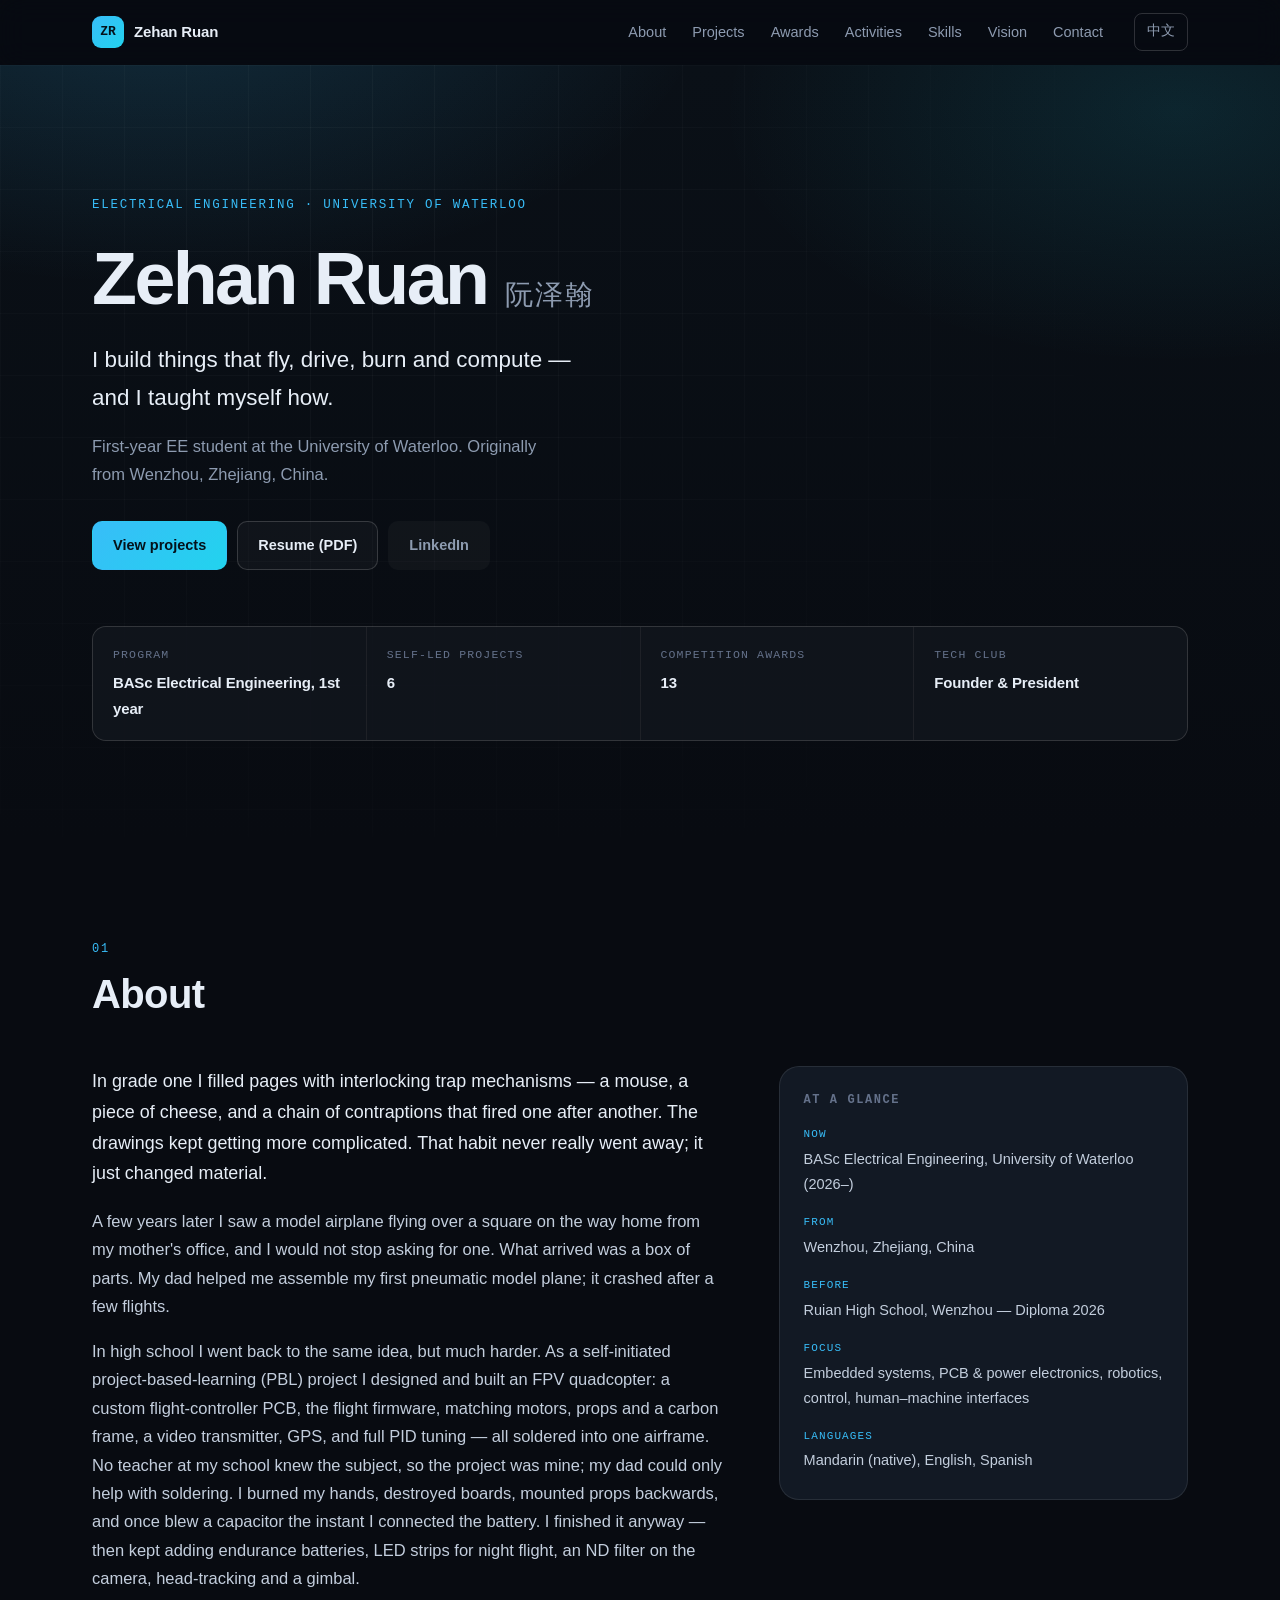
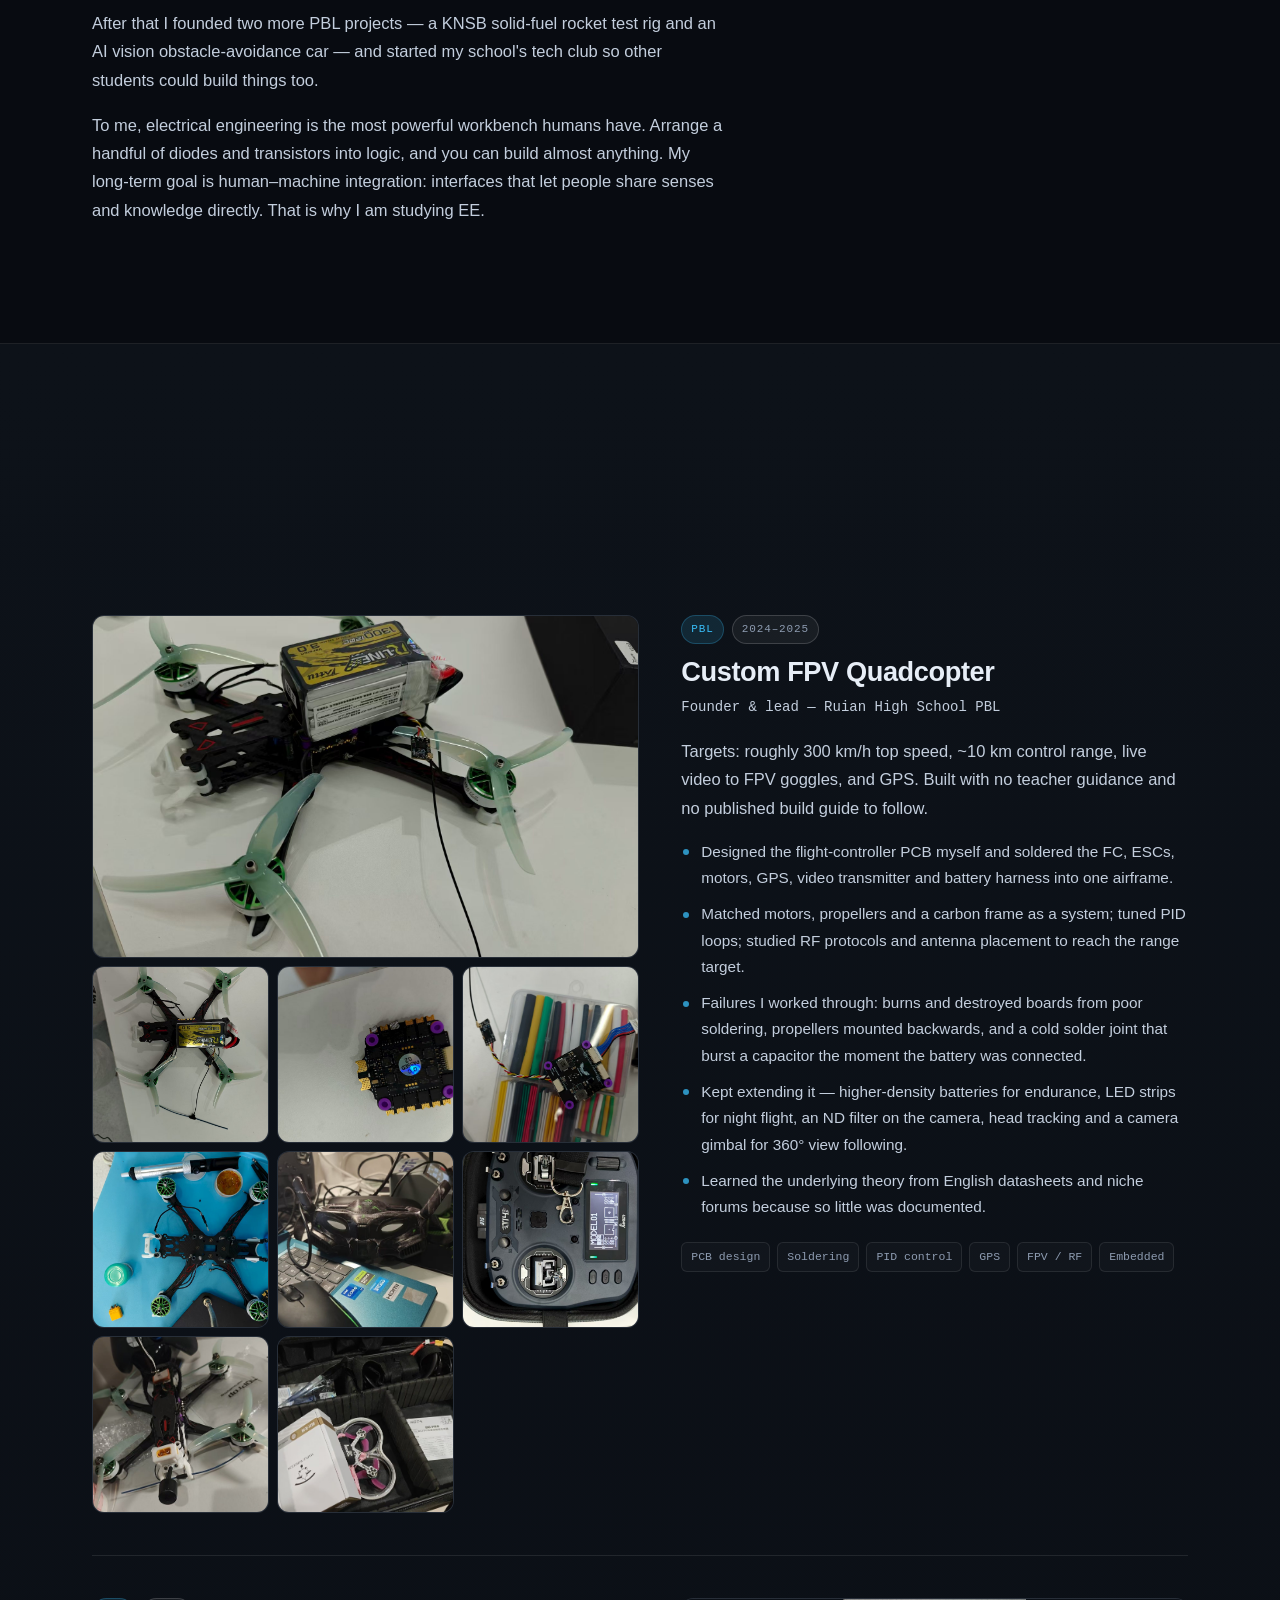
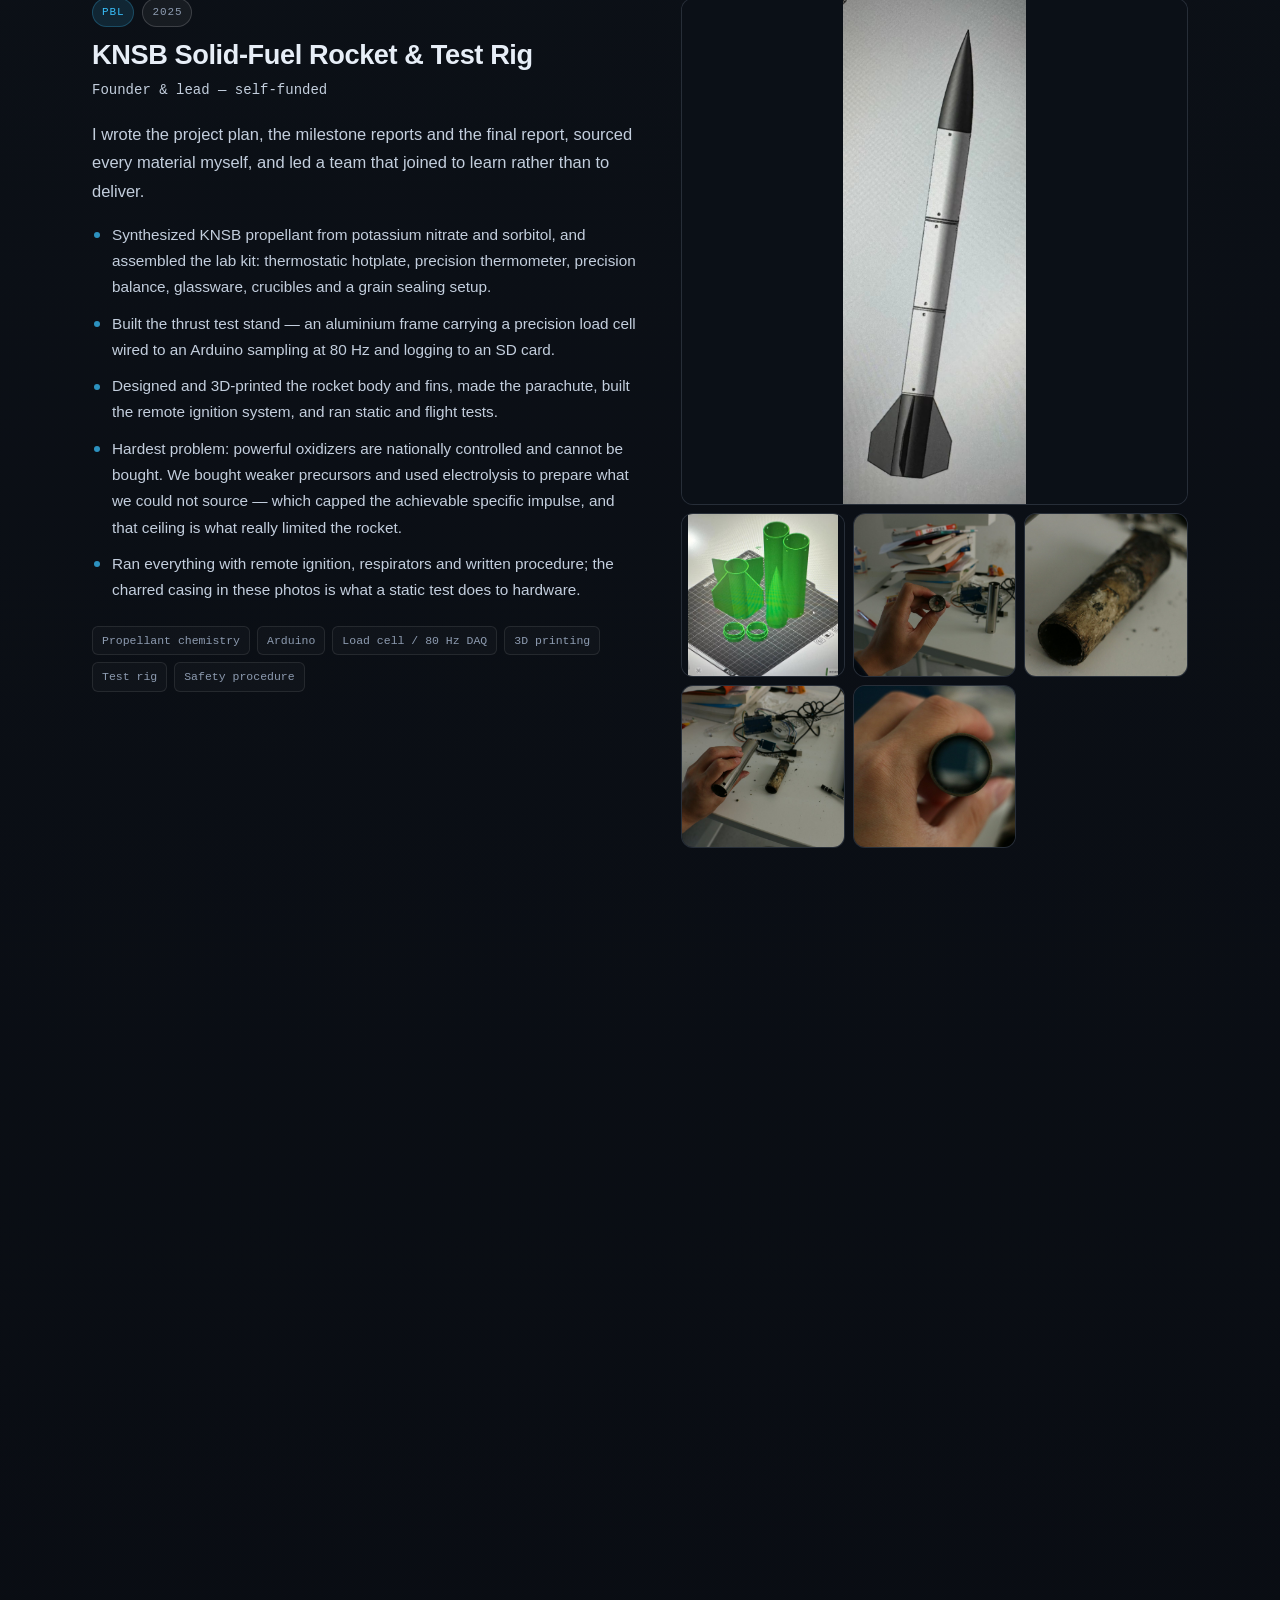
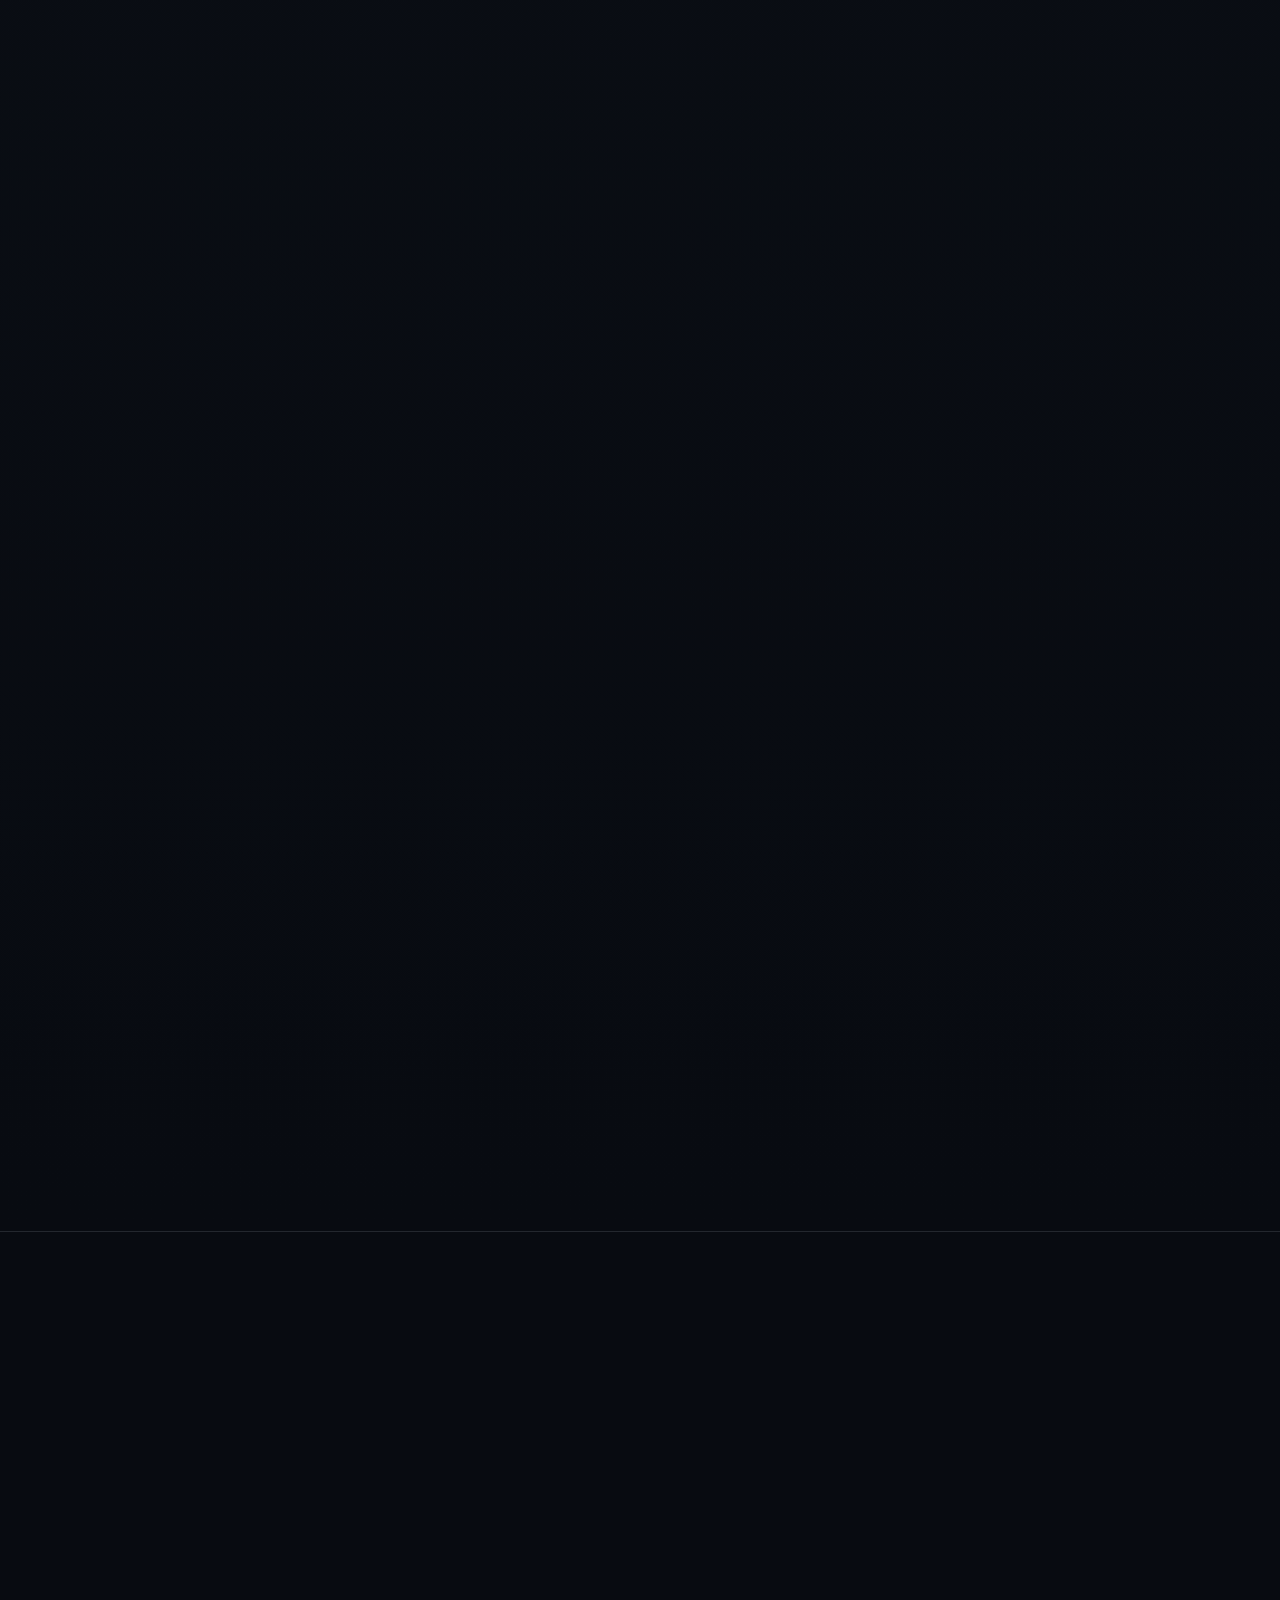
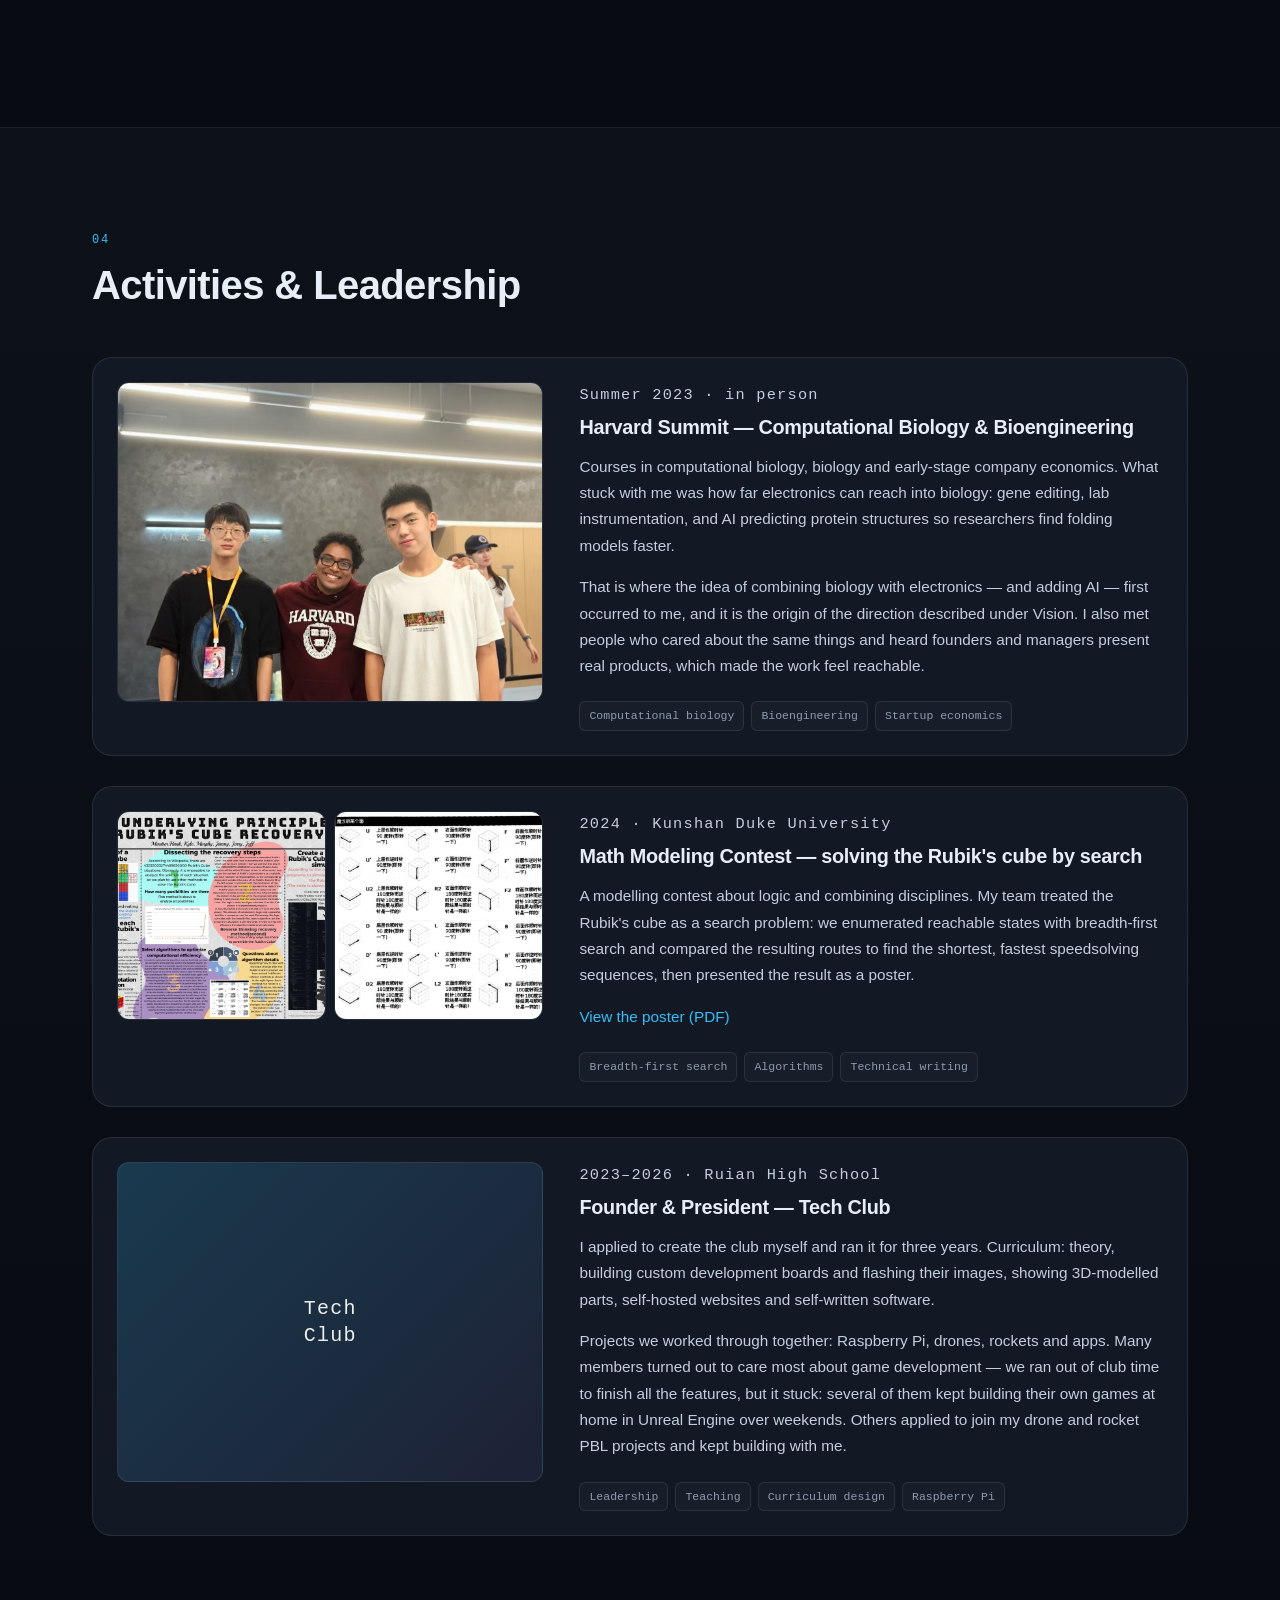
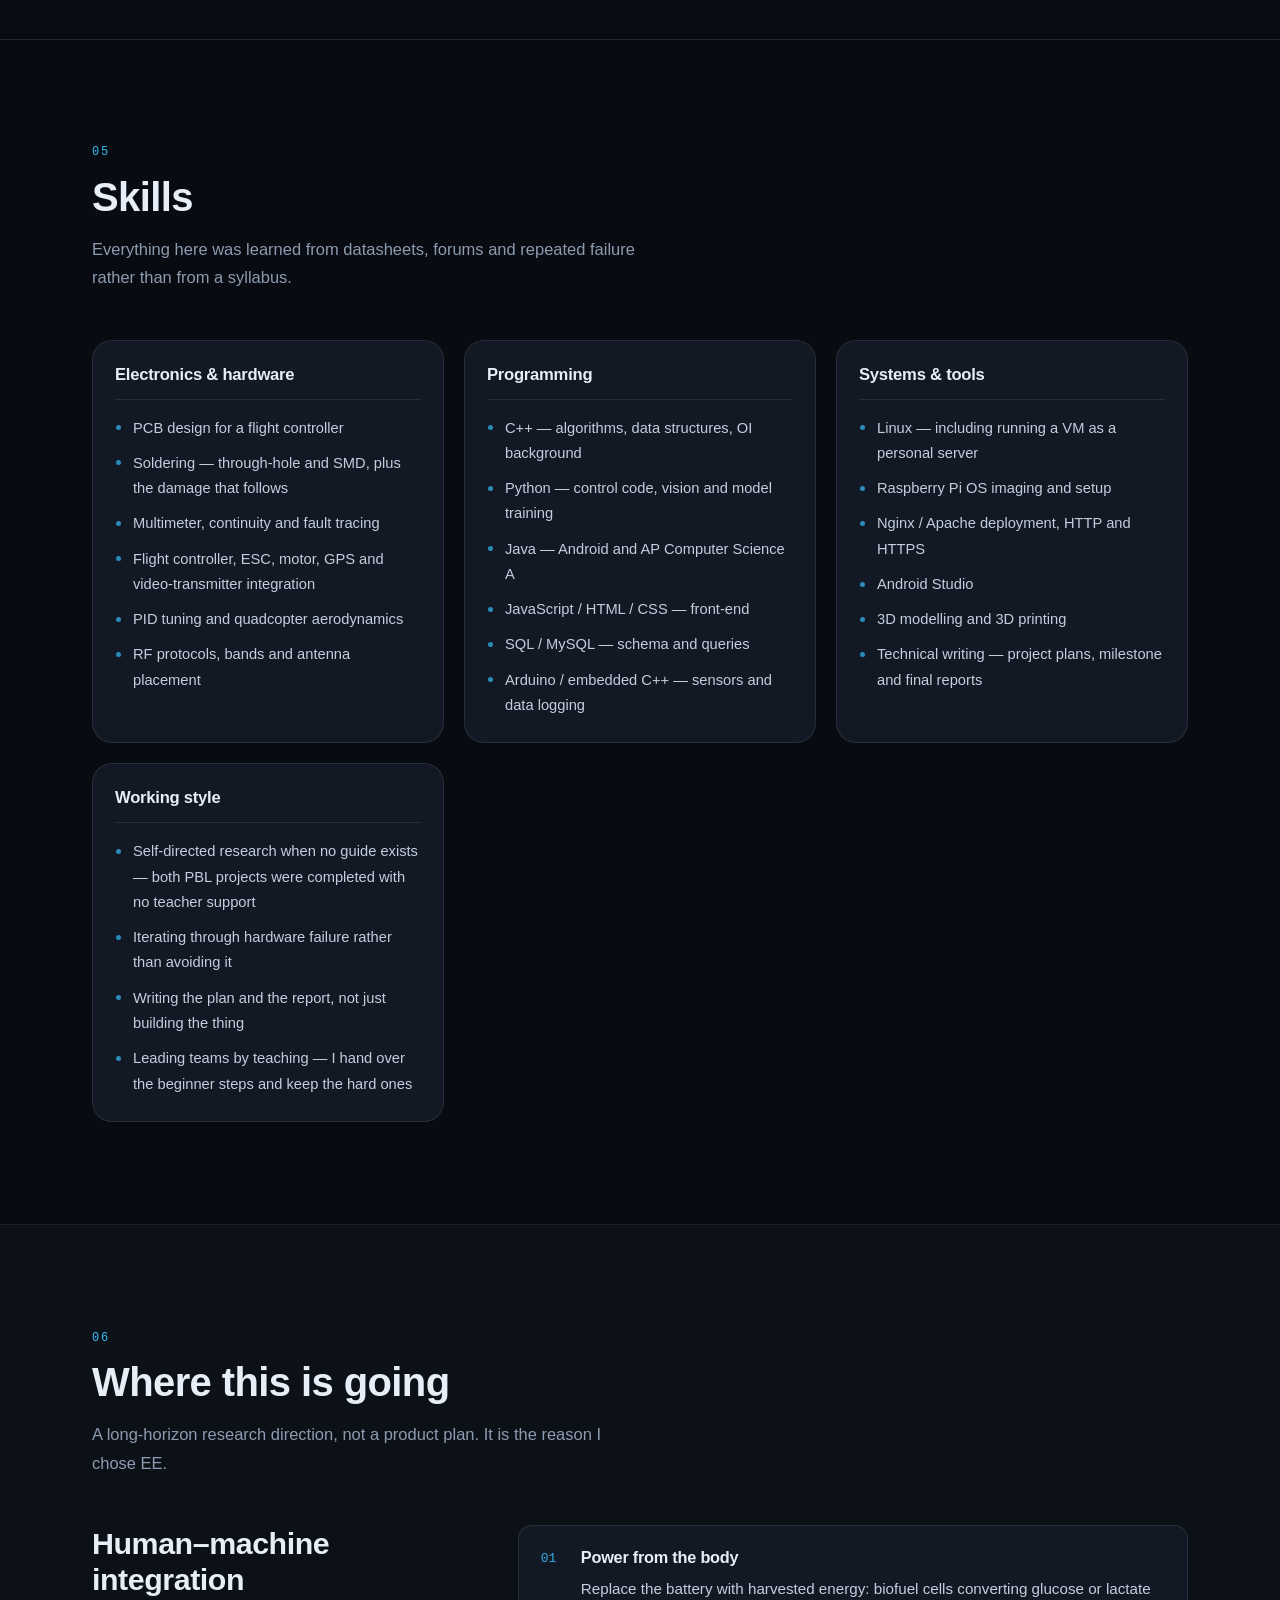
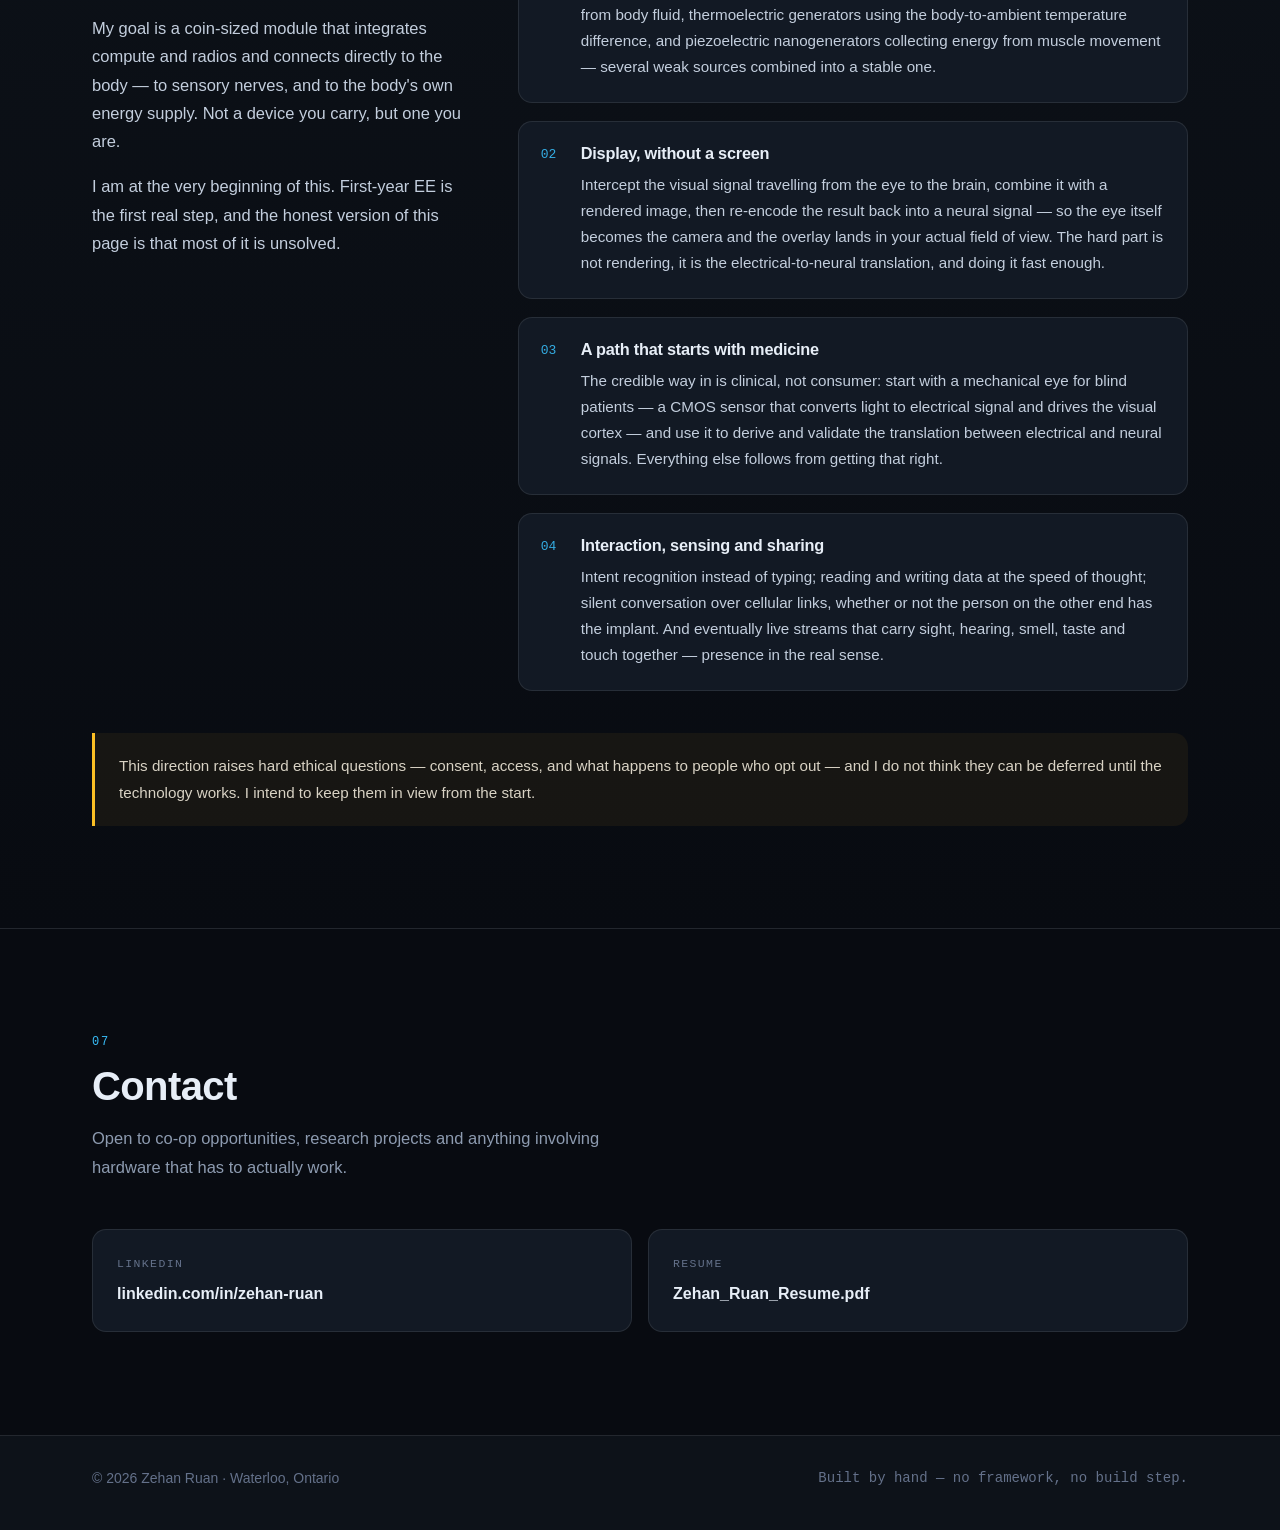
==== index.html @ 280d3af7 "Personal website: EE @ UWaterloo portfolio Hand-written static site (no framework, no build step): -" ====
<!DOCTYPE html>
<html lang="en" data-lang="en">
<head>
<meta charset="utf-8">
<meta name="viewport" content="width=device-width, initial-scale=1">
<title>Zehan Ruan — Electrical Engineering @ University of Waterloo</title>
<meta name="description" content="Zehan Ruan — first-year Electrical Engineering student at the University of Waterloo. Self-built FPV drones, solid-fuel rocket test rigs, AI vision robots and full-stack software.">
<meta name="author" content="Zehan Ruan">
<meta property="og:type" content="website">
<meta property="og:title" content="Zehan Ruan — Electrical Engineering @ University of Waterloo">
<meta property="og:description" content="Self-built FPV drones, solid-fuel rocket test rigs, AI vision robots and full-stack software.">
<meta property="og:url" content="https://zehank.github.io/">
<link rel="icon" href="assets/img/favicon.svg" type="image/svg+xml">
<link rel="stylesheet" href="assets/css/style.css">
</head>
<body>

<a class="skip-link" href="#main">
  <span class="lang-en">Skip to content</span><span class="lang-zh">跳到正文</span>
</a>

<header class="site-header" id="siteHeader">
  <div class="wrap header-inner">
    <a class="brand" href="#hero">
      <span class="brand-mark">ZR</span>
      <span class="brand-text">Zehan&nbsp;Ruan</span>
    </a>

    <nav class="nav" id="nav">
      <a href="#about"><span class="lang-en">About</span><span class="lang-zh">关于</span></a>
      <a href="#projects"><span class="lang-en">Projects</span><span class="lang-zh">项目</span></a>
      <a href="#awards"><span class="lang-en">Awards</span><span class="lang-zh">奖项</span></a>
      <a href="#activities"><span class="lang-en">Activities</span><span class="lang-zh">活动</span></a>
      <a href="#skills"><span class="lang-en">Skills</span><span class="lang-zh">技能</span></a>
      <a href="#vision"><span class="lang-en">Vision</span><span class="lang-zh">愿景</span></a>
      <a href="#contact"><span class="lang-en">Contact</span><span class="lang-zh">联系</span></a>
    </nav>

    <div class="header-actions">
      <button class="lang-toggle" id="langToggle" type="button" aria-label="Switch language">
        <span class="lt-en">中文</span><span class="lt-zh">EN</span>
      </button>
      <button class="menu-toggle" id="menuToggle" type="button" aria-label="Menu" aria-expanded="false">
        <span></span><span></span><span></span>
      </button>
    </div>
  </div>
</header>

<main id="main">

<!-- ============ HERO ============ -->
<section class="hero" id="hero">
  <div class="hero-bg" aria-hidden="true"></div>
  <div class="wrap hero-inner">
    <p class="eyebrow">
      <span class="lang-en">Electrical Engineering · University of Waterloo</span>
      <span class="lang-zh">滑铁卢大学 · 电气工程</span>
    </p>

    <h1 class="hero-name">Zehan Ruan<span class="hero-name-cn">阮泽翰</span></h1>

    <p class="hero-tagline">
      <span class="lang-en">I build things that fly, drive, burn and compute — and I taught myself how.</span>
      <span class="lang-zh">我做会飞、会跑、会烧、会算的东西 —— 而且都是自学的。</span>
    </p>

    <p class="hero-sub">
      <span class="lang-en">First-year EE student at the University of Waterloo. Originally from Wenzhou, Zhejiang, China.</span>
      <span class="lang-zh">滑铁卢大学电气工程大一学生，来自中国浙江温州。</span>
    </p>

    <div class="hero-cta">
      <a class="btn btn-primary" href="#projects">
        <span class="lang-en">View projects</span><span class="lang-zh">查看项目</span>
      </a>
      <a class="btn" href="assets/files/Zehan_Ruan_Resume.pdf" target="_blank" rel="noopener">
        <span class="lang-en">Resume (PDF)</span><span class="lang-zh">简历 (PDF)</span>
      </a>
      <a class="btn btn-ghost" href="https://www.linkedin.com/in/zehan-ruan" target="_blank" rel="noopener">LinkedIn</a>
    </div>

    <dl class="hero-stats">
      <div>
        <dt class="lang-en">Program</dt><dt class="lang-zh">专业</dt>
        <dd class="lang-en">BASc Electrical Engineering, 1st year</dd>
        <dd class="lang-zh">电气工程 大一</dd>
      </div>
      <div>
        <dt class="lang-en">Self-led projects</dt><dt class="lang-zh">自主项目</dt>
        <dd>6</dd>
      </div>
      <div>
        <dt class="lang-en">Competition awards</dt><dt class="lang-zh">竞赛奖项</dt>
        <dd>13</dd>
      </div>
      <div>
        <dt class="lang-en">Tech club</dt><dt class="lang-zh">科技社团</dt>
        <dd class="lang-en">Founder &amp; President</dd>
        <dd class="lang-zh">创办人 &amp; 社长</dd>
      </div>
    </dl>
  </div>
</section>

<!-- ============ ABOUT ============ -->
<section class="section" id="about">
  <div class="wrap">
    <header class="section-head">
      <p class="section-kicker">01</p>
      <h2><span class="lang-en">About</span><span class="lang-zh">关于我</span></h2>
    </header>

    <div class="about-grid">
      <div class="about-text">
        <div class="lang-en">
          <p class="lead">In grade one I filled pages with interlocking trap mechanisms — a mouse, a piece of cheese, and a chain of contraptions that fired one after another. The drawings kept getting more complicated. That habit never really went away; it just changed material.</p>
          <p>A few years later I saw a model airplane flying over a square on the way home from my mother's office, and I would not stop asking for one. What arrived was a box of parts. My dad helped me assemble my first pneumatic model plane; it crashed after a few flights.</p>
          <p>In high school I went back to the same idea, but much harder. As a self-initiated project-based-learning (PBL) project I designed and built an FPV quadcopter: a custom flight-controller PCB, the flight firmware, matching motors, props and a carbon frame, a video transmitter, GPS, and full PID tuning — all soldered into one airframe. No teacher at my school knew the subject, so the project was mine; my dad could only help with soldering. I burned my hands, destroyed boards, mounted props backwards, and once blew a capacitor the instant I connected the battery. I finished it anyway — then kept adding endurance batteries, LED strips for night flight, an ND filter on the camera, head-tracking and a gimbal.</p>
          <p>After that I founded two more PBL projects — a KNSB solid-fuel rocket test rig and an AI vision obstacle-avoidance car — and started my school's tech club so other students could build things too.</p>
          <p>To me, electrical engineering is the most powerful workbench humans have. Arrange a handful of diodes and transistors into logic, and you can build almost anything. My long-term goal is human&ndash;machine integration: interfaces that let people share senses and knowledge directly. That is why I am studying EE.</p>
        </div>
        <div class="lang-zh">
          <p class="lead">小学一年级，我在纸上画满了一整套联动陷阱：一只老鼠、一块奶酪，和一环扣一环的机关。越画越复杂。这个习惯其实一直没消失，只是换了材料。</p>
          <p>后来有一次和妈妈下班的路上，我看到广场上有架航模在飞，就吵着要买。到手的却只是一盒零件。爸爸帮我装好了人生第一台气动航模——飞了几次就摔坏了。</p>
          <p>高中我又回到了同一件事上，但难度完全不同。作为我自己开设的项目化学习（PBL）项目，我设计并制作了一台 FPV 穿越机：自己设计的飞控 PCB、飞控代码、电机/桨叶/碳纤维机身的合理选配、图传系统、GPS，以及完整的 PID 调试，最后全部焊进同一台机身。学校里没有老师懂这个方向，所以项目完全是我自己的，爸爸能帮的只有焊接。我烫伤过手，烧坏过不少电路板，把桨叶装反过，还有一次因为虚焊，接上电池的瞬间电容就爆了。但最后我把它做成了——之后又不断加装：更高密度的电池、夜间飞行的 LED 灯带、图传上的 ND 滤镜、头追装置和云台。</p>
          <p>再之后我又开了两个 PBL 项目——KNSB 固体燃料火箭测试台，和一台 AI 视觉避障小车——并创办了学校的科技社团，让其他同学也能动手做东西。</p>
          <p>在我看来，电子工程是人类最强大的工作台。把一把二极管和晶体管排成逻辑，你几乎能做任何东西。我的长期目标是"人机结合"：让人可以直接共享感官与知识。这也是我选择电气工程的原因。</p>
        </div>
      </div>

      <aside class="about-card">
        <h3><span class="lang-en">At a glance</span><span class="lang-zh">概览</span></h3>
        <ul class="fact-list">
          <li>
            <span class="fact-key"><span class="lang-en">Now</span><span class="lang-zh">现在</span></span>
            <span class="fact-val"><span class="lang-en">BASc Electrical Engineering, University of Waterloo (2026&ndash;)</span><span class="lang-zh">滑铁卢大学 电气工程 本科（2026 年起）</span></span>
          </li>
          <li>
            <span class="fact-key"><span class="lang-en">From</span><span class="lang-zh">来自</span></span>
            <span class="fact-val"><span class="lang-en">Wenzhou, Zhejiang, China</span><span class="lang-zh">中国 浙江 温州</span></span>
          </li>
          <li>
            <span class="fact-key"><span class="lang-en">Before</span><span class="lang-zh">高中</span></span>
            <span class="fact-val"><span class="lang-en">Ruian High School, Wenzhou — Diploma 2026</span><span class="lang-zh">浙江省瑞安中学 —— 2026 年毕业</span></span>
          </li>
          <li>
            <span class="fact-key"><span class="lang-en">Focus</span><span class="lang-zh">兴趣方向</span></span>
            <span class="fact-val"><span class="lang-en">Embedded systems, PCB &amp; power electronics, robotics, control, human&ndash;machine interfaces</span><span class="lang-zh">嵌入式系统、PCB 与电力电子、机器人、控制、人机接口</span></span>
          </li>
          <li>
            <span class="fact-key"><span class="lang-en">Languages</span><span class="lang-zh">语言</span></span>
            <span class="fact-val"><span class="lang-en">Mandarin (native), English, Spanish</span><span class="lang-zh">中文（母语）、英语、西班牙语</span></span>
          </li>
        </ul>
      </aside>
    </div>
  </div>
</section>

<!-- ============ PROJECTS ============ -->
<section class="section section-alt" id="projects">
  <div class="wrap">
    <header class="section-head">
      <p class="section-kicker">02</p>
      <h2><span class="lang-en">Projects</span><span class="lang-zh">项目</span></h2>
      <p class="section-sub">
        <span class="lang-en">Six things I designed, built, broke and fixed. Click any image to enlarge.</span>
        <span class="lang-zh">六件我亲手设计、制作、弄坏又重新修好的东西。点击图片可放大。</span>
      </p>
    </header>

    <!-- 1. DRONE -->
    <article class="project" id="p-drone">
      <div class="project-media">
        <div class="gallery" data-group="drone">
          <button class="shot" type="button" data-src="assets/img/drone/drone-hero.jpg" data-cap-en="The finished quadcopter" data-cap-zh="完成后的四旋翼"><img src="assets/img/drone/drone-hero.jpg" alt="Finished FPV quadcopter" loading="lazy"></button>
          <button class="shot" type="button" data-src="assets/img/drone/drone-01-quad.jpg" data-cap-en="Airframe close-up" data-cap-zh="机身特写"><img src="assets/img/drone/drone-01-quad.jpg" alt="Quadcopter close-up" loading="lazy"></button>
          <button class="shot" type="button" data-src="assets/img/drone/drone-05-flightctrl.jpg" data-cap-en="Flight controller board" data-cap-zh="飞控板"><img src="assets/img/drone/drone-05-flightctrl.jpg" alt="Flight controller board" loading="lazy"></button>
          <button class="shot" type="button" data-src="assets/img/drone/drone-06-wiring.jpg" data-cap-en="Wiring the flight controller" data-cap-zh="飞控接线"><img src="assets/img/drone/drone-06-wiring.jpg" alt="Flight controller wiring" loading="lazy"></button>
          <button class="shot" type="button" data-src="assets/img/drone/drone-04-build.jpg" data-cap-en="Bench build" data-cap-zh="工作台装配"><img src="assets/img/drone/drone-04-build.jpg" alt="Building on the bench" loading="lazy"></button>
          <button class="shot" type="button" data-src="assets/img/drone/drone-02-groundstation.jpg" data-cap-en="Ground station" data-cap-zh="地面站"><img src="assets/img/drone/drone-02-groundstation.jpg" alt="Ground station with goggles" loading="lazy"></button>
          <button class="shot" type="button" data-src="assets/img/drone/drone-03-controller.jpg" data-cap-en="FPV goggles and controller" data-cap-zh="FPV 眼镜与遥控器"><img src="assets/img/drone/drone-03-controller.jpg" alt="FPV goggles and controller" loading="lazy"></button>
          <button class="shot" type="button" data-src="assets/img/drone/drone-07-assembly.jpg" data-cap-en="Motors and ESCs" data-cap-zh="电机与电调"><img src="assets/img/drone/drone-07-assembly.jpg" alt="Motors and ESCs on the bench" loading="lazy"></button>
          <button class="shot" type="button" data-src="assets/img/drone/drone-08-parts.jpg" data-cap-en="Parts and spares" data-cap-zh="零件与备件"><img src="assets/img/drone/drone-08-parts.jpg" alt="Parts and spares" loading="lazy"></button>
        </div>
      </div>
      <div class="project-body">
        <div class="project-meta"><span class="badge">PBL</span><span class="badge badge-muted">2024&ndash;2025</span></div>
        <h3><span class="lang-en">Custom FPV Quadcopter</span><span class="lang-zh">自制 FPV 穿越机</span></h3>
        <p class="project-role"><span class="lang-en">Founder &amp; lead — Ruian High School PBL</span><span class="lang-zh">项目开创者与负责人 —— 瑞安中学 PBL</span></p>
        <div class="lang-en">
          <p>Targets: roughly 300 km/h top speed, ~10 km control range, live video to FPV goggles, and GPS. Built with no teacher guidance and no published build guide to follow.</p>
          <ul>
            <li>Designed the flight-controller PCB myself and soldered the FC, ESCs, motors, GPS, video transmitter and battery harness into one airframe.</li>
            <li>Matched motors, propellers and a carbon frame as a system; tuned PID loops; studied RF protocols and antenna placement to reach the range target.</li>
            <li>Failures I worked through: burns and destroyed boards from poor soldering, propellers mounted backwards, and a cold solder joint that burst a capacitor the moment the battery was connected.</li>
            <li>Kept extending it — higher-density batteries for endurance, LED strips for night flight, an ND filter on the camera, head tracking and a camera gimbal for 360° view following.</li>
            <li>Learned the underlying theory from English datasheets and niche forums because so little was documented.</li>
          </ul>
        </div>
        <div class="lang-zh">
          <p>目标：时速约 300 km/h、遥控距离约 10 km、画面实时回传到 FPV 眼镜、带 GPS 定位。全程没有任何老师指导，也没有现成的教程可以照搬。</p>
          <ul>
            <li>自己设计飞控 PCB，并把飞控、电调、电机、GPS、图传和电池接口全部焊接进同一台机身。</li>
            <li>把电机、桨叶和碳纤维机身当作一个系统来做选配；调 PID；研究无线协议与天线摆放以达到遥控距离目标。</li>
            <li>踩过的坑：焊接不熟练导致烫伤和烧坏电路板、桨叶方向装反、以及一次虚焊导致接上电池瞬间电容炸开。</li>
            <li>做完后持续加装——更高密度电池延长续航、LED 灯带实现夜航、摄像头加 ND 滤镜、头追装置与云台实现 360° 视角跟随。</li>
            <li>资料很少，只能靠英文数据手册和冷门论坛把底层原理一点点啃下来。</li>
          </ul>
        </div>
        <div class="tags">
          <span>PCB design</span><span>Soldering</span><span>PID control</span><span>GPS</span><span>FPV / RF</span><span>Embedded</span>
        </div>
      </div>
    </article>

    <!-- 2. ROCKET -->
    <article class="project project-reverse" id="p-rocket">
      <div class="project-media">
        <div class="gallery gallery-tall" data-group="rocket">
          <button class="shot shot-contain" type="button" data-src="assets/img/rocket/rocket-hero.jpg" data-cap-en="Rocket body design" data-cap-zh="火箭箭体设计"><img src="assets/img/rocket/rocket-hero.jpg" alt="Rocket body 3D design" loading="lazy"></button>
          <button class="shot shot-contain" type="button" data-src="assets/img/rocket/rocket-01-print.jpg" data-cap-en="3D-printed fin and body components" data-cap-zh="3D 打印的尾翼与箭体零件"><img src="assets/img/rocket/rocket-01-print.jpg" alt="3D printed rocket components" loading="lazy"></button>
          <button class="shot" type="button" data-src="assets/img/rocket/rocket-02-bench.jpg" data-cap-en="Test bench with the motor casing" data-cap-zh="测试台与发动机壳体"><img src="assets/img/rocket/rocket-02-bench.jpg" alt="Rocket motor test bench" loading="lazy"></button>
          <button class="shot" type="button" data-src="assets/img/rocket/rocket-03-casing.jpg" data-cap-en="Motor casing after a static test" data-cap-zh="静态试车后的发动机壳体"><img src="assets/img/rocket/rocket-03-casing.jpg" alt="Burnt motor casing after test" loading="lazy"></button>
          <button class="shot" type="button" data-src="assets/img/rocket/rocket-04-test.jpg" data-cap-en="Instrumented test stand" data-cap-zh="带传感器的测试台"><img src="assets/img/rocket/rocket-04-test.jpg" alt="Instrumented test stand" loading="lazy"></button>
          <button class="shot" type="button" data-src="assets/img/rocket/rocket-05-nozzle.jpg" data-cap-en="Nozzle inspection" data-cap-zh="喷管检查"><img src="assets/img/rocket/rocket-05-nozzle.jpg" alt="Inspecting the nozzle" loading="lazy"></button>
        </div>
      </div>
      <div class="project-body">
        <div class="project-meta"><span class="badge">PBL</span><span class="badge badge-muted">2025</span></div>
        <h3><span class="lang-en">KNSB Solid-Fuel Rocket &amp; Test Rig</span><span class="lang-zh">KNSB 固体燃料火箭与测试台</span></h3>
        <p class="project-role"><span class="lang-en">Founder &amp; lead — self-funded</span><span class="lang-zh">项目开创者与负责人 —— 自费</span></p>
        <div class="lang-en">
          <p>I wrote the project plan, the milestone reports and the final report, sourced every material myself, and led a team that joined to learn rather than to deliver.</p>
          <ul>
            <li>Synthesized KNSB propellant from potassium nitrate and sorbitol, and assembled the lab kit: thermostatic hotplate, precision thermometer, precision balance, glassware, crucibles and a grain sealing setup.</li>
            <li>Built the thrust test stand — an aluminium frame carrying a precision load cell wired to an Arduino sampling at 80 Hz and logging to an SD card.</li>
            <li>Designed and 3D-printed the rocket body and fins, made the parachute, built the remote ignition system, and ran static and flight tests.</li>
            <li>Hardest problem: powerful oxidizers are nationally controlled and cannot be bought. We bought weaker precursors and used electrolysis to prepare what we could not source — which capped the achievable specific impulse, and that ceiling is what really limited the rocket.</li>
            <li>Ran everything with remote ignition, respirators and written procedure; the charred casing in these photos is what a static test does to hardware.</li>
          </ul>
        </div>
        <div class="lang-zh">
          <p>计划书、阶段性报告和结题报告都由我撰写，材料全部自费采购；组员更像是带着进来体验项目的参与者，而不是来交付任务的。</p>
          <ul>
            <li>用硝酸钾和山梨糖醇制备 KNSB 燃料，并配齐实验器材：恒温加热台、精密温度计、精密天平、烧杯量筒试管坩埚与药柱密封装置。</li>
            <li>搭建推力测试台：铝合金支架固定精密压力传感器，接 Arduino 以 80 Hz 采样并把数据写入 SD 卡。</li>
            <li>3D 建模并打印箭体与尾翼、制作降落伞、搭远程引爆装置，完成静态试车与飞行试验。</li>
            <li>最大的困难：强氧化性原料在国内属于管控物资，市面上买不到。我们只能买氧化性较弱的原料，再通过电解池分解制备买不到的部分——这也直接压低了可达到的比冲，是限制火箭水平的关键。</li>
            <li>全程采用远程点火、防毒面具和书面操作流程；照片里烧蚀发黑的壳体，就是一次静态试车对硬件做的事。</li>
          </ul>
        </div>
        <div class="tags">
          <span>Propellant chemistry</span><span>Arduino</span><span>Load cell / 80 Hz DAQ</span><span>3D printing</span><span>Test rig</span><span>Safety procedure</span>
        </div>
      </div>
    </article>

    <!-- 3. AI CAR -->
    <article class="project" id="p-car">
      <div class="project-media">
        <div class="gallery" data-group="car">
          <button class="shot" type="button" data-src="assets/img/car/car-hero.jpg" data-cap-en="Running the obstacle course" data-cap-zh="赛道测试中"><img src="assets/img/car/car-hero.jpg" alt="AI car running the course" loading="lazy"></button>
          <button class="shot" type="button" data-src="assets/img/car/car-01.jpg" data-cap-en="On the test track" data-cap-zh="在测试赛道上"><img src="assets/img/car/car-01.jpg" alt="AI car on the test track" loading="lazy"></button>
          <button class="shot" type="button" data-src="assets/img/car/car-02.jpg" data-cap-en="Driving and avoiding" data-cap-zh="行驶与避障"><img src="assets/img/car/car-02.jpg" alt="AI car driving" loading="lazy"></button>
          <button class="shot" type="button" data-src="assets/img/car/car-03-detect.jpg" data-cap-en="Detector output on the laptop" data-cap-zh="笔记本上的检测结果"><img src="assets/img/car/car-03-detect.jpg" alt="Object detection output" loading="lazy"></button>
          <button class="shot" type="button" data-src="assets/img/car/car-04-detect.jpg" data-cap-en="Testing detection accuracy" data-cap-zh="测试识别准确率"><img src="assets/img/car/car-04-detect.jpg" alt="Detection accuracy test" loading="lazy"></button>
          <button class="shot" type="button" data-src="assets/img/car/car-05-code.jpg" data-cap-en="Control code" data-cap-zh="控制代码"><img src="assets/img/car/car-05-code.jpg" alt="Control code on screen" loading="lazy"></button>
          <button class="shot" type="button" data-src="assets/img/car/car-06-pipeline.jpg" data-cap-en="Data preparation and evaluation" data-cap-zh="数据准备与评估"><img src="assets/img/car/car-06-pipeline.jpg" alt="Data preparation slide" loading="lazy"></button>
        </div>
      </div>
      <div class="project-body">
        <div class="project-meta"><span class="badge">Qingdao AI PBL</span><span class="badge badge-muted">2024</span></div>
        <h3><span class="lang-en">AI Vision Obstacle-Avoidance Car</span><span class="lang-zh">AI 视觉避障小车</span></h3>
        <p class="project-role"><span class="lang-en">Team lead — embedded, vision and control</span><span class="lang-zh">组长 —— 负责嵌入式、视觉与控制</span></p>
        <div class="lang-en">
          <p>An embedded car that drives under remote control, sees with a camera, avoids obstacles and runs an object detector I trained.</p>
          <ul>
            <li>Platform: Raspberry Pi, DC motors with ESCs, camera, battery and chassis. I was team lead and did the core work myself, assigning simple assembly steps to the others.</li>
            <li>Owned the full stack: wiring (motors → ESC → Pi, camera → Pi), flashing the Raspberry Pi OS image, the Python control code, and the obstacle-avoidance logic.</li>
            <li>Collected 100 photographs and trained a detector to recognise a cup and a person.</li>
            <li>Problem: recognition was unreliable when we trained on one person from one angle. Fix: we re-shot the set with four team members photographed from four directions (front, back, left, right). Accuracy improved substantially.</li>
            <li>Final demo: the car completed the test track with avoidance, followed by a project presentation.</li>
          </ul>
        </div>
        <div class="lang-zh">
          <p>一台可以远程遥控行驶、用摄像头"看"、能自动避障，并跑着我亲自训练的目标检测模型的嵌入式小车。</p>
          <ul>
            <li>硬件构成：树莓派、带电调的直流电机、摄像头、电源和塑料车身。我担任组长并操刀核心部分，简单的组装会分配给其他组员。</li>
            <li>整条链路都由我负责：电路连接（电机→电调→树莓派，摄像头→树莓派）、树莓派系统烧录、Python 控制代码，以及避障逻辑。</li>
            <li>拍摄 100 张照片，训练识别水杯和人的检测模型。</li>
            <li>问题：只用同一个人、同一个角度训练时识别率不高。解决：改用 4 名组员从前后左右 4 个方向拍摄的 100 张照片，识别率明显提升。</li>
            <li>最终成果：小车跑完赛道并完成避障，随后进行项目汇报展示。</li>
          </ul>
        </div>
        <div class="tags">
          <span>Raspberry Pi</span><span>Python</span><span>Computer vision</span><span>Model training</span><span>Motor control</span>
        </div>
      </div>
    </article>

    <!-- 4 & 5 & 6 : software -->
    <div class="card-grid">
      <article class="card" id="p-app">
        <div class="card-visual vis-app" aria-hidden="true">
          <span class="vis-glyph">&#9201;</span>
        </div>
        <div class="card-body">
          <div class="project-meta"><span class="badge">Personal</span><span class="badge badge-muted">2024</span></div>
          <h3><span class="lang-en">Tomato Clock — cross-device focus app</span><span class="lang-zh">番茄时钟 —— 跨设备专注 App</span></h3>
          <div class="lang-en">
            <p>An Android app built because the Pomodoro apps I was using did not sync between phone and desktop and had no to-do list.</p>
            <ul>
              <li>Built with Android Studio; added a to-do list on top of the timer.</li>
              <li>At the end of a session the app calls the phone's notification system for a ring or vibration alert while it is alive in the background.</li>
              <li>Hardest part was sync. It needed a server, but renting a cloud instance for personal use made no sense — so I ran a Linux VM on my own PC with a small server and database, and connected the app to it over an API.</li>
              <li>Reached the behaviour I wanted, after a long run of rewrites, trial and error, and reading documentation.</li>
            </ul>
          </div>
          <div class="lang-zh">
            <p>因为我当时用的番茄钟软件在电脑端和手机端数据不互通、也没有待办清单，索性自己做了一个安卓 App。</p>
            <ul>
              <li>用 Android Studio 开发，在计时器之外加了 todo-list。</li>
              <li>时间到时由 App 调用手机通知系统，在后台存活的前提下响铃或震动提醒。</li>
              <li>最难的是数据互通。它需要一台服务器，但只是自己用，租云服务器不划算——最后我在自己的电脑上模拟了一个 Linux 系统，在里面搭了小型服务器和数据库，再用 API 和 App 互通数据。</li>
              <li>经过无数次修改、试错和查资料，最终效果和预期一致。</li>
            </ul>
          </div>
          <div class="tags"><span>Android</span><span>Linux VM</span><span>API</span><span>Database</span></div>
        </div>
      </article>

      <article class="card" id="p-web">
        <div class="card-visual vis-web" aria-hidden="true">
          <span class="vis-glyph">&lt;/&gt;</span>
        </div>
        <div class="card-body">
          <div class="project-meta"><span class="badge">For my school</span><span class="badge badge-muted">2024</span></div>
          <h3><span class="lang-en">School Conduct-Score Website</span><span class="lang-zh">学校操行分记录网站</span></h3>
          <div class="lang-en">
            <p>My school tracked student conduct and merit points on paper. I moved it onto a website so it was easier to operate and the records were openly visible.</p>
            <ul>
              <li>Score entry and public records, plus automatically generated per-student summaries with line charts showing whether performance was improving or slipping.</li>
              <li>Stack: HTML, JavaScript and CSS on the front end; MySQL for data; deployed behind Nginx/Apache over HTTP/HTTPS.</li>
              <li>Debugging story: front end and back end would not stay in sync. The cause was my TCP implementation only completing a two-step handshake, which also broke the HTTP layer above it. Implementing a proper three-way handshake made transfers accurate, non-duplicating and stable.</li>
              <li>Motivation was simple: leave the school something useful.</li>
            </ul>
          </div>
          <div class="lang-zh">
            <p>学校的操行品德分原本靠人工统计。我把它搬到网站上，操作更方便，记录信息公开透明。</p>
            <ul>
              <li>分数录入与公开查询，并自动生成个人概况：折线图 + 表现评语（有进步或欠佳）。</li>
              <li>技术栈：前端 HTML / JavaScript / CSS；数据库 MySQL；部署在 Nginx/Apache 上，走 HTTP/HTTPS。</li>
              <li>踩坑：前后端数据无法同步。原因是我写的 TCP 只做了两次握手，连带把上层的 HTTP 传输也搞坏了。补全三次握手后，数据传输变得准确、不重复且稳定。</li>
              <li>动机很简单：给学校留下点自己的贡献。</li>
            </ul>
          </div>
          <div class="tags"><span>HTML/CSS/JS</span><span>MySQL</span><span>Nginx</span><span>TCP/HTTP</span></div>
        </div>
      </article>

      <article class="card" id="p-game">
        <div class="card-visual vis-game" aria-hidden="true">
          <span class="vis-glyph">&#127183;</span>
        </div>
        <div class="card-body">
          <div class="project-meta"><span class="badge">Personal</span><span class="badge badge-muted">2023</span></div>
          <h3><span class="lang-en">SanGuoSha — multiplayer card game in C++</span><span class="lang-zh">三国杀 —— C++ 多人联机桌游</span></h3>
          <div class="lang-en">
            <p>I rebuilt the SanGuoSha board game in C++ with multiplayer networking, to train my programming and logic.</p>
            <ul>
              <li>Roughly 32 KB of game logic plus a networked multiplayer layer.</li>
              <li>Hardest part: the game's judgement rules. Once heroes and card types multiply, each phase runs different checks and operations, so the logic has to be written rigorously in advance — sloppy code silently skips a phase or judges it wrongly, and in the worst case deadlocks during a match.</li>
              <li>Debugging means reasoning about many special cases to find latent bugs, which took most of the time.</li>
            </ul>
          </div>
          <div class="lang-zh">
            <p>为了锻炼编程能力和逻辑思维，我用 C++ 把三国杀这张桌游重做了一遍，并做了多人联机。</p>
            <ul>
              <li>约 32 KB 的游戏逻辑，外加一层联机组网。</li>
              <li>最难的部分是判定规则。当人物和牌的类型多起来后，每个阶段都要做不同的判定和操作，逻辑必须提前写严谨——写得草率，轻则跳过某个阶段或判断错误，重则在对局中直接卡死。</li>
              <li>调试要穷举大量特殊情况去找潜在 bug，这部分花掉了最多时间。</li>
            </ul>
          </div>
          <div class="tags"><span>C++</span><span>Networking</span><span>Game logic</span></div>

          <div class="demo-box">
            <p class="demo-note">
              <span class="lang-en">I also wrote a simplified 1-vs-1 browser prototype (HTML5 canvas) — you can play it right here.</span>
              <span class="lang-zh">我还写了一个简化的 1v1 网页原型（HTML5 canvas），可以直接在下面玩。</span>
            </p>
            <button class="btn btn-small" id="demoLoad" type="button">
              <span class="lang-en">Load playable demo</span><span class="lang-zh">加载试玩 Demo</span>
            </button>
            <div class="demo-frame" id="demoFrame" hidden></div>
            <p class="demo-links">
              <a href="demos/sanguosha/" target="_blank" rel="noopener"><span class="lang-en">Open demo in a new tab</span><span class="lang-zh">在新标签页打开</span></a>
              <a href="assets/files/sanguosha.cpp" download><span class="lang-en">Download the C++ source</span><span class="lang-zh">下载 C++ 源码</span></a>
            </p>
          </div>
        </div>
      </article>
    </div>
  </div>
</section>

<!-- ============ AWARDS ============ -->
<section class="section" id="awards">
  <div class="wrap">
    <header class="section-head">
      <p class="section-kicker">03</p>
      <h2><span class="lang-en">Awards &amp; Certificates</span><span class="lang-zh">奖项与证书</span></h2>
      <p class="section-sub">
        <span class="lang-en">Thirteen competition results across mathematics, physics, chemistry and computer science. Click a certificate to enlarge it.</span>
        <span class="lang-zh">数学、物理、化学与计算机方向的 13 项竞赛成绩。点击证书可放大查看原件。</span>
      </p>
    </header>

    <div class="awards-grid" data-group="awards">
      <button class="award" type="button" data-src="assets/img/awards/amc12-distinction.jpg" data-cap-en="AMC12 — Certificate of Distinction (2024)" data-cap-zh="AMC12 —— Certificate of Distinction（2024）">
        <img src="assets/img/awards/amc12-distinction.jpg" alt="AMC12 Certificate of Distinction" loading="lazy">
        <span class="award-body">
          <strong><span class="lang-en">Certificate of Distinction</span><span class="lang-zh">Certificate of Distinction</span></strong>
          <em>AMC 12 · MAA · 2024</em>
        </span>
      </button>

      <button class="award" type="button" data-src="assets/img/awards/amc12-second.jpg" data-cap-en="AMC12 — Second Place (2024)" data-cap-zh="AMC12 —— 二等奖（2024）">
        <img src="assets/img/awards/amc12-second.jpg" alt="AMC12 Second Place" loading="lazy">
        <span class="award-body">
          <strong><span class="lang-en">Second Place</span><span class="lang-zh">第二名</span></strong>
          <em>AMC 12 · MAA · 2024</em>
        </span>
      </button>

      <button class="award" type="button" data-src="assets/img/awards/aime-2025.jpg" data-cap-en="AIME qualifier — Certificate of Excellence (2025)" data-cap-zh="AIME 晋级 —— Certificate of Excellence（2025）">
        <img src="assets/img/awards/aime-2025.jpg" alt="AIME qualifier certificate" loading="lazy">
        <span class="award-body">
          <strong><span class="lang-en">AIME Qualifier</span><span class="lang-zh">晋级 AIME</span></strong>
          <em>Certificate of Excellence · 2025</em>
        </span>
      </button>

      <button class="award" type="button" data-src="assets/img/awards/euclid.jpg" data-cap-en="Euclid Mathematics Contest — Global Top 25%" data-cap-zh="欧几里得数学竞赛 —— 全球前 25%">
        <img src="assets/img/awards/euclid.jpg" alt="Euclid contest certificate" loading="lazy">
        <span class="award-body">
          <strong><span class="lang-en">Global Top 25%</span><span class="lang-zh">全球前 25%</span></strong>
          <em>Euclid · University of Waterloo</em>
        </span>
      </button>

      <button class="award" type="button" data-src="assets/img/awards/jcco-national.jpg" data-cap-en="JCCO — National Gold Award" data-cap-zh="JCCO 加拿大化学竞赛 —— 全国金奖">
        <img src="assets/img/awards/jcco-national.jpg" alt="JCCO national gold certificate" loading="lazy">
        <span class="award-body">
          <strong><span class="lang-en">National Gold</span><span class="lang-zh">全国金奖</span></strong>
          <em>JCCO · Canada</em>
        </span>
      </button>

      <button class="award" type="button" data-src="assets/img/awards/jcco-global-bronze.jpg" data-cap-en="JCCO — Global Bronze Award" data-cap-zh="JCCO 加拿大化学竞赛 —— 全球铜奖">
        <img src="assets/img/awards/jcco-global-bronze.jpg" alt="JCCO global bronze certificate" loading="lazy">
        <span class="award-body">
          <strong><span class="lang-en">Global Bronze</span><span class="lang-zh">全球铜奖</span></strong>
          <em>JCCO · Canada</em>
        </span>
      </button>

      <button class="award" type="button" data-src="assets/img/awards/ccc-2025.jpg" data-cap-en="CCC — Regional Excellence Award (2025)" data-cap-zh="CCC 加拿大化学竞赛 —— 区域优秀奖（2025）">
        <img src="assets/img/awards/ccc-2025.jpg" alt="CCC regional excellence certificate" loading="lazy">
        <span class="award-body">
          <strong><span class="lang-en">Regional Excellence</span><span class="lang-zh">区域优秀奖</span></strong>
          <em>CCC · 2025</em>
        </span>
      </button>

      <button class="award" type="button" data-src="assets/img/awards/bpho-2023.jpg" data-cap-en="British Physics Olympiad — Round 1 (2023)" data-cap-zh="英国物理测评 BPhO —— 第一轮（2023）">
        <img src="assets/img/awards/bpho-2023.jpg" alt="British Physics Olympiad certificate" loading="lazy">
        <span class="award-body">
          <strong><span class="lang-en">Global Bronze</span><span class="lang-zh">全球铜奖</span></strong>
          <em>BPhO Round 1 · 2023</em>
        </span>
      </button>

      <button class="award" type="button" data-src="assets/img/awards/acsl-finalist.jpg" data-cap-en="ACSL — qualified for the national final" data-cap-zh="ACSL —— 晋级国家赛">
        <img src="assets/img/awards/acsl-finalist.jpg" alt="ACSL finalist qualification" loading="lazy">
        <span class="award-body">
          <strong><span class="lang-en">National Finalist Qualifier</span><span class="lang-zh">晋级国家赛</span></strong>
          <em>ACSL · Computer Science</em>
        </span>
      </button>

      <button class="award" type="button" data-src="assets/img/awards/kangaroo-cert.jpg" data-cap-en="Australian Mathematics Competition (Kangaroo) — Gold Award" data-cap-zh="澳洲袋鼠数学竞赛 —— 金奖">
        <img src="assets/img/awards/kangaroo-cert.jpg" alt="Kangaroo math competition gold award" loading="lazy">
        <span class="award-body">
          <strong><span class="lang-en">Gold Award</span><span class="lang-zh">金奖</span></strong>
          <em>Math Kangaroo · Australia</em>
        </span>
      </button>

      <button class="award" type="button" data-src="assets/img/awards/amc-australia-cert.jpg" data-cap-en="Australian Mathematics Competition — National First Prize" data-cap-zh="澳大利亚数学测评 AMC —— 全国一等奖">
        <img src="assets/img/awards/amc-australia-cert.jpg" alt="Australian Mathematics Competition first prize" loading="lazy">
        <span class="award-body">
          <strong><span class="lang-en">National First Prize</span><span class="lang-zh">全国一等奖</span></strong>
          <em>AMC · Australia</em>
        </span>
      </button>

      <button class="award" type="button" data-src="assets/img/awards/kangaroo-report.jpg" data-cap-en="Math Kangaroo — personal award notice" data-cap-zh="袋鼠数学 —— 个人获奖喜报">
        <img src="assets/img/awards/kangaroo-report.jpg" alt="Kangaroo award notice" loading="lazy">
        <span class="award-body">
          <strong><span class="lang-en">Award notice</span><span class="lang-zh">获奖喜报</span></strong>
          <em>Math Kangaroo · 2023</em>
        </span>
      </button>

      <button class="award" type="button" data-src="assets/img/awards/amc-australia-report.jpg" data-cap-en="Australian Mathematics Competition — award notice" data-cap-zh="澳大利亚数学测评 —— 获奖喜报">
        <img src="assets/img/awards/amc-australia-report.jpg" alt="Australian Mathematics Competition award notice" loading="lazy">
        <span class="award-body">
          <strong><span class="lang-en">Award notice</span><span class="lang-zh">获奖喜报</span></strong>
          <em>AMC · Australia · 2023</em>
        </span>
      </button>
    </div>

    <div class="awards-extra">
      <h3><span class="lang-en">Also</span><span class="lang-zh">其他</span></h3>
      <ul>
        <li>
          <span class="lang-en"><strong>Zhejiang C++ Informatics Olympiad</strong> — Second Prize</span>
          <span class="lang-zh"><strong>全国信息学奥赛浙江赛区</strong> —— 二等奖</span>
        </li>
        <li>
          <span class="lang-en"><strong>AP Computer Science A</strong> — score 5 (Java)</span>
          <span class="lang-zh"><strong>AP Computer Science A</strong> —— 5 分（Java）</span>
        </li>
        <li>
          <span class="lang-en"><strong>AP exams</strong> — self-studied seven, scoring 5 (see the course list)</span>
          <span class="lang-zh"><strong>AP 课程</strong> —— 自学 7 门并取得 5 分（见课程清单）</span>
        </li>
      </ul>
      <button class="shot shot-wide" type="button" data-src="assets/img/activities/ap-courses.jpg" data-cap-en="List of AP courses in progress" data-cap-zh="AP 课程清单">
        <img src="assets/img/activities/ap-courses.jpg" alt="List of AP courses in progress" loading="lazy">
      </button>
    </div>
  </div>
</section>

<!-- ============ ACTIVITIES ============ -->
<section class="section section-alt" id="activities">
  <div class="wrap">
    <header class="section-head">
      <p class="section-kicker">04</p>
      <h2><span class="lang-en">Activities &amp; Leadership</span><span class="lang-zh">活动与领导经历</span></h2>
    </header>

    <div class="timeline">

      <article class="tl-item">
        <div class="tl-media">
          <button class="shot" type="button" data-src="assets/img/activities/harvard-summit.jpg" data-cap-en="Harvard Summit, summer 2023" data-cap-zh="哈佛峰会，2023 年暑假">
            <img src="assets/img/activities/harvard-summit.jpg" alt="Harvard Summit 2023" loading="lazy">
          </button>
        </div>
        <div class="tl-body">
          <p class="tl-when"><span class="lang-en">Summer 2023 · in person</span><span class="lang-zh">2023 年暑假 · 线下</span></p>
          <h3><span class="lang-en">Harvard Summit — Computational Biology &amp; Bioengineering</span><span class="lang-zh">哈佛峰会 —— 计算机生物学与生物工程</span></h3>
          <div class="lang-en">
            <p>Courses in computational biology, biology and early-stage company economics. What stuck with me was how far electronics can reach into biology: gene editing, lab instrumentation, and AI predicting protein structures so researchers find folding models faster.</p>
            <p>That is where the idea of combining biology with electronics — and adding AI — first occurred to me, and it is the origin of the direction described under Vision. I also met people who cared about the same things and heard founders and managers present real products, which made the work feel reachable.</p>
          </div>
          <div class="lang-zh">
            <p>课程涵盖计算机生物学、生物学和初创公司经济学。真正让我记住的是电子技术能伸进生物学多远：基因编辑、实验仪器，以及用 AI 预测蛋白质结构，让研究者更快找到折叠模型。</p>
            <p>"把生物工程和电子工程结合、再辅以 AI"这个念头最早就是在这里出现的，也是下面"愿景"那一节的起点。同时我在这里结识了志同道合的朋友，也听了创业者和公司管理者讲真实产品，让这件事看起来是可以够到的。</p>
          </div>
          <div class="tags"><span>Computational biology</span><span>Bioengineering</span><span>Startup economics</span></div>
        </div>
      </article>

      <article class="tl-item">
        <div class="tl-media">
          <div class="gallery gallery-2" data-group="duke">
            <button class="shot" type="button" data-src="assets/img/activities/duke-poster.jpg" data-cap-en="Rubik's cube poster" data-cap-zh="魔方还原海报"><img src="assets/img/activities/duke-poster.jpg" alt="Rubik's cube solving poster" loading="lazy"></button>
            <button class="shot" type="button" data-src="assets/img/activities/duke-01.jpg" data-cap-en="Modelling notes" data-cap-zh="建模记录"><img src="assets/img/activities/duke-01.jpg" alt="Math modelling notes" loading="lazy"></button>
          </div>
        </div>
        <div class="tl-body">
          <p class="tl-when"><span class="lang-en">2024 · Kunshan Duke University</span><span class="lang-zh">2024 年 · 昆山杜克大学</span></p>
          <h3><span class="lang-en">Math Modeling Contest — solving the Rubik's cube by search</span><span class="lang-zh">数学建模比赛 —— 用搜索求解魔方还原</span></h3>
          <div class="lang-en">
            <p>A modelling contest about logic and combining disciplines. My team treated the Rubik's cube as a search problem: we enumerated reachable states with breadth-first search and compared the resulting routes to find the shortest, fastest speedsolving sequences, then presented the result as a poster.</p>
            <p><a href="assets/files/duke-rubik-poster.pdf" target="_blank" rel="noopener">View the poster (PDF)</a></p>
          </div>
          <div class="lang-zh">
            <p>一次考验逻辑思维与多学科结合的建模比赛。我们把魔方当成一个搜索问题：用广度优先搜索枚举可达状态，再对比得到的路径，找出最短最快的速拧方案，最后以海报形式呈现。</p>
            <p><a href="assets/files/duke-rubik-poster.pdf" target="_blank" rel="noopener">查看海报（PDF）</a></p>
          </div>
          <div class="tags"><span>Breadth-first search</span><span>Algorithms</span><span>Technical writing</span></div>
        </div>
      </article>

      <article class="tl-item">
        <div class="tl-media tl-media-plain">
          <div class="tl-badge-visual" aria-hidden="true">
            <span>Tech<br>Club</span>
          </div>
        </div>
        <div class="tl-body">
          <p class="tl-when"><span class="lang-en">2023&ndash;2026 · Ruian High School</span><span class="lang-zh">2023–2026 · 瑞安中学</span></p>
          <h3><span class="lang-en">Founder &amp; President — Tech Club</span><span class="lang-zh">科技社团 创办人 &amp; 社长</span></h3>
          <div class="lang-en">
            <p>I applied to create the club myself and ran it for three years. Curriculum: theory, building custom development boards and flashing their images, showing 3D-modelled parts, self-hosted websites and self-written software.</p>
            <p>Projects we worked through together: Raspberry Pi, drones, rockets and apps. Many members turned out to care most about game development — we ran out of club time to finish all the features, but it stuck: several of them kept building their own games at home in Unreal Engine over weekends. Others applied to join my drone and rocket PBL projects and kept building with me.</p>
          </div>
          <div class="lang-zh">
            <p>社团是我自己申请创办的，带了三年。课程内容包括：理论知识、自制开发板与镜像系统安装运行、3D 建模模型展示、自主搭建的网站，以及自己写的软件。</p>
            <p>带着大家做过的项目：树莓派、无人机、火箭、App。很多同学对游戏开发最感兴趣——社团时间有限，我们没能把游戏功能全部做完，但这股兴趣留下了：不少人周末在家用虚幻引擎继续做自己的游戏。也有一批同学主动申请加入我的无人机和火箭 PBL 项目，继续一起做下去。</p>
          </div>
          <div class="tags"><span>Leadership</span><span>Teaching</span><span>Curriculum design</span><span>Raspberry Pi</span></div>
        </div>
      </article>

    </div>
  </div>
</section>

<!-- ============ SKILLS ============ -->
<section class="section" id="skills">
  <div class="wrap">
    <header class="section-head">
      <p class="section-kicker">05</p>
      <h2><span class="lang-en">Skills</span><span class="lang-zh">技能</span></h2>
      <p class="section-sub">
        <span class="lang-en">Everything here was learned from datasheets, forums and repeated failure rather than from a syllabus.</span>
        <span class="lang-zh">下面这些东西，都是从数据手册、论坛和反复失败里学来的，不是从课程大纲里学来的。</span>
      </p>
    </header>

    <div class="skills-grid">
      <div class="skill-card">
        <h3><span class="lang-en">Electronics &amp; hardware</span><span class="lang-zh">电子与硬件</span></h3>
        <ul>
          <li><span class="lang-en">PCB design for a flight controller</span><span class="lang-zh">飞控 PCB 设计</span></li>
          <li><span class="lang-en">Soldering — through-hole and SMD, plus the damage that follows</span><span class="lang-zh">焊接（直插与贴片），以及随之而来的代价</span></li>
          <li><span class="lang-en">Multimeter, continuity and fault tracing</span><span class="lang-zh">万用表、通断测量与故障排查</span></li>
          <li><span class="lang-en">Flight controller, ESC, motor, GPS and video-transmitter integration</span><span class="lang-zh">飞控、电调、电机、GPS 与图传集成</span></li>
          <li><span class="lang-en">PID tuning and quadcopter aerodynamics</span><span class="lang-zh">PID 调试与四旋翼空气动力学</span></li>
          <li><span class="lang-en">RF protocols, bands and antenna placement</span><span class="lang-zh">无线协议、频段特性与天线摆放</span></li>
        </ul>
      </div>

      <div class="skill-card">
        <h3><span class="lang-en">Programming</span><span class="lang-zh">编程</span></h3>
        <ul>
          <li><span class="lang-en">C++ — algorithms, data structures, OI background</span><span class="lang-zh">C++ —— 算法、数据结构、信息学奥赛背景</span></li>
          <li><span class="lang-en">Python — control code, vision and model training</span><span class="lang-zh">Python —— 控制代码、视觉与模型训练</span></li>
          <li><span class="lang-en">Java — Android and AP Computer Science A</span><span class="lang-zh">Java —— Android 与 AP CSA</span></li>
          <li><span class="lang-en">JavaScript / HTML / CSS — front-end</span><span class="lang-zh">JavaScript / HTML / CSS —— 前端</span></li>
          <li><span class="lang-en">SQL / MySQL — schema and queries</span><span class="lang-zh">SQL / MySQL —— 建表与查询</span></li>
          <li><span class="lang-en">Arduino / embedded C++ — sensors and data logging</span><span class="lang-zh">Arduino / 嵌入式 C++ —— 传感器与数据采集</span></li>
        </ul>
      </div>

      <div class="skill-card">
        <h3><span class="lang-en">Systems &amp; tools</span><span class="lang-zh">系统与工具</span></h3>
        <ul>
          <li><span class="lang-en">Linux — including running a VM as a personal server</span><span class="lang-zh">Linux —— 包括用虚拟机自建服务器</span></li>
          <li><span class="lang-en">Raspberry Pi OS imaging and setup</span><span class="lang-zh">树莓派系统烧录与配置</span></li>
          <li><span class="lang-en">Nginx / Apache deployment, HTTP and HTTPS</span><span class="lang-zh">Nginx / Apache 部署、HTTP 与 HTTPS</span></li>
          <li><span class="lang-en">Android Studio</span><span class="lang-zh">Android Studio</span></li>
          <li><span class="lang-en">3D modelling and 3D printing</span><span class="lang-zh">3D 建模与 3D 打印</span></li>
          <li><span class="lang-en">Technical writing — project plans, milestone and final reports</span><span class="lang-zh">技术写作 —— 计划书、阶段报告与结题报告</span></li>
        </ul>
      </div>

      <div class="skill-card">
        <h3><span class="lang-en">Working style</span><span class="lang-zh">做事方式</span></h3>
        <ul>
          <li><span class="lang-en">Self-directed research when no guide exists — both PBL projects were completed with no teacher support</span><span class="lang-zh">没有教程时的自主检索能力 —— 两个 PBL 项目都在没有老师的情况下完成</span></li>
          <li><span class="lang-en">Iterating through hardware failure rather than avoiding it</span><span class="lang-zh">在硬件损坏中反复迭代，而不是回避它</span></li>
          <li><span class="lang-en">Writing the plan and the report, not just building the thing</span><span class="lang-zh">不只动手做，也写计划书和结题报告</span></li>
          <li><span class="lang-en">Leading teams by teaching — I hand over the beginner steps and keep the hard ones</span><span class="lang-zh">用"教"来带团队 —— 简单步骤分出去，难点自己扛</span></li>
        </ul>
      </div>
    </div>
  </div>
</section>

<!-- ============ VISION ============ -->
<section class="section section-alt" id="vision">
  <div class="wrap">
    <header class="section-head">
      <p class="section-kicker">06</p>
      <h2><span class="lang-en">Where this is going</span><span class="lang-zh">我想去的地方</span></h2>
      <p class="section-sub">
        <span class="lang-en">A long-horizon research direction, not a product plan. It is the reason I chose EE.</span>
        <span class="lang-zh">这是一个远期研究方向，不是产品计划。它是我选择电气工程的原因。</span>
      </p>
    </header>

    <div class="vision-grid">
      <div class="vision-intro">
        <h3><span class="lang-en">Human&ndash;machine integration</span><span class="lang-zh">人机结合</span></h3>
        <div class="lang-en">
          <p>My goal is a coin-sized module that integrates compute and radios and connects directly to the body — to sensory nerves, and to the body's own energy supply. Not a device you carry, but one you are.</p>
          <p>I am at the very beginning of this. First-year EE is the first real step, and the honest version of this page is that most of it is unsolved.</p>
        </div>
        <div class="lang-zh">
          <p>我的目标是一个硬币大小的模块：把算力和无线通信集成进去，直接与人体连接——连到各处感官神经，也连到身体自身的供能系统。不是随身携带的设备，而是与你共生的一部分。</p>
          <p>我现在只是刚起步。大一电气工程是第一步，而这一页最诚实的说法是：其中大部分问题都还没有解。</p>
        </div>
      </div>

      <ol class="vision-list">
        <li>
          <h4><span class="lang-en">Power from the body</span><span class="lang-zh">从身体取电</span></h4>
          <p>
            <span class="lang-en">Replace the battery with harvested energy: biofuel cells converting glucose or lactate from body fluid, thermoelectric generators using the body-to-ambient temperature difference, and piezoelectric nanogenerators collecting energy from muscle movement — several weak sources combined into a stable one.</span>
            <span class="lang-zh">用能量收集取代电池：生物燃料电池把体液中的葡萄糖或乳酸转化为电能，热电材料利用人体与环境的温差发电，压电纳米发电机从肌肉运动中收集微弱电能——多个弱源叠加成一个稳定的源。</span>
          </p>
        </li>
        <li>
          <h4><span class="lang-en">Display, without a screen</span><span class="lang-zh">不要屏幕的显示</span></h4>
          <p>
            <span class="lang-en">Intercept the visual signal travelling from the eye to the brain, combine it with a rendered image, then re-encode the result back into a neural signal — so the eye itself becomes the camera and the overlay lands in your actual field of view. The hard part is not rendering, it is the electrical-to-neural translation, and doing it fast enough.</span>
            <span class="lang-zh">在视觉信号从眼睛传入大脑的路径上做拦截，把它与生成的画面结合，再重新编码回神经信号——让眼睛本身成为摄像头，叠加的画面落在你真实的视野里。难点不在渲染，而在电信号与神经信号之间的转译，以及足够快的处理速度。</span>
          </p>
        </li>
        <li>
          <h4><span class="lang-en">A path that starts with medicine</span><span class="lang-zh">一条从医疗开始的路</span></h4>
          <p>
            <span class="lang-en">The credible way in is clinical, not consumer: start with a mechanical eye for blind patients — a CMOS sensor that converts light to electrical signal and drives the visual cortex — and use it to derive and validate the translation between electrical and neural signals. Everything else follows from getting that right.</span>
            <span class="lang-zh">真正可行的入口是临床，而不是消费电子：先为盲人做一只机械眼——用 CMOS 感光传感器把光转为电信号，再送入视觉中枢——借此推导并验证电信号与神经信号的转译关系。把这一步做对，后面的东西才谈得上。</span>
          </p>
        </li>
        <li>
          <h4><span class="lang-en">Interaction, sensing and sharing</span><span class="lang-zh">交互、感知与共享</span></h4>
          <p>
            <span class="lang-en">Intent recognition instead of typing; reading and writing data at the speed of thought; silent conversation over cellular links, whether or not the person on the other end has the implant. And eventually live streams that carry sight, hearing, smell, taste and touch together — presence in the real sense.</span>
            <span class="lang-zh">用意图识别代替打字；以思维的速度读写数据；通过蜂窝网络进行"不开口"的通话——对方有没有装同样的设备都能接通。最终，直播不再只共享视觉，而是视听嗅味触同时共享——真正意义上的身临其境。</span>
          </p>
        </li>
      </ol>
    </div>

    <p class="vision-note">
      <span class="lang-en">This direction raises hard ethical questions — consent, access, and what happens to people who opt out — and I do not think they can be deferred until the technology works. I intend to keep them in view from the start.</span>
      <span class="lang-zh">这个方向伴随着棘手的伦理问题——知情同意、可及性，以及选择不接入的人会怎样——我不认为这些可以等技术成熟了再讨论。我希望从一开始就把它放在视野里。</span>
    </p>
  </div>
</section>

<!-- ============ CONTACT ============ -->
<section class="section" id="contact">
  <div class="wrap">
    <header class="section-head">
      <p class="section-kicker">07</p>
      <h2><span class="lang-en">Contact</span><span class="lang-zh">联系</span></h2>
      <p class="section-sub">
        <span class="lang-en">Open to co-op opportunities, research projects and anything involving hardware that has to actually work.</span>
        <span class="lang-zh">欢迎 co-op 实习、科研项目，以及任何"必须真的能跑起来"的硬件方向的机会。</span>
      </p>
    </header>

    <div class="contact-grid">
      <a class="contact-card" href="https://www.linkedin.com/in/zehan-ruan" target="_blank" rel="noopener">
        <span class="contact-label">LinkedIn</span>
        <span class="contact-value">linkedin.com/in/zehan-ruan</span>
      </a>
      <a class="contact-card" href="assets/files/Zehan_Ruan_Resume.pdf" target="_blank" rel="noopener">
        <span class="contact-label"><span class="lang-en">Resume</span><span class="lang-zh">简历</span></span>
        <span class="contact-value">Zehan_Ruan_Resume.pdf</span>
      </a>
    </div>
  </div>
</section>

</main>

<footer class="site-footer">
  <div class="wrap footer-inner">
    <p>
      <span class="lang-en">&copy; <span id="year">2026</span> Zehan Ruan · Waterloo, Ontario</span>
      <span class="lang-zh">&copy; <span class="year-zh">2026</span> 阮泽翰 · 滑铁卢，安大略省</span>
    </p>
    <p class="footer-note">
      <span class="lang-en">Built by hand — no framework, no build step.</span>
      <span class="lang-zh">纯手写 —— 没有框架，没有构建步骤。</span>
    </p>
  </div>
</footer>

<!-- ============ LIGHTBOX ============ -->
<div class="lightbox" id="lightbox" hidden>
  <div class="lb-backdrop" data-close></div>
  <figure class="lb-figure">
    <button class="lb-close" type="button" data-close aria-label="Close">&times;</button>
    <button class="lb-nav lb-prev" type="button" data-prev aria-label="Previous">&#8249;</button>
    <img id="lbImage" src="" alt="">
    <button class="lb-nav lb-next" type="button" data-next aria-label="Next">&#8250;</button>
    <figcaption class="lb-caption">
      <span id="lbCaption"></span>
      <span class="lb-counter" id="lbCounter"></span>
    </figcaption>
  </figure>
</div>

<script src="assets/js/main.js"></script>
</body>
</html>
---- assets/css/style.css ----
/* =========================================================
   Zehan Ruan — personal site
   Hand-written CSS. No framework, no build step.
   ========================================================= */

:root {
  --bg:        #080b11;
  --bg-soft:   #0d1219;
  --card:      #121924;
  --card-2:    #162030;
  --line:      rgba(255, 255, 255, .09);
  --line-2:    rgba(255, 255, 255, .16);
  --text:      #e7eef7;
  --muted:     #8d9bb0;
  --muted-2:   #64718a;
  --accent:    #38bdf8;
  --accent-2:  #22d3ee;
  --warm:      #fbbf24;
  --radius:    14px;
  --radius-lg: 20px;
  --wrap:      1140px;
  --font-sans: -apple-system, BlinkMacSystemFont, "Segoe UI", "Helvetica Neue",
               "PingFang SC", "Hiragino Sans GB", "Microsoft YaHei", sans-serif;
  --font-mono: ui-monospace, SFMono-Regular, "SF Mono", Menlo, Consolas,
               "Liberation Mono", monospace;
}

/* ---------- reset ---------- */
*, *::before, *::after { box-sizing: border-box; }

html {
  scroll-behavior: smooth;
  -webkit-text-size-adjust: 100%;
}

body {
  margin: 0;
  background: var(--bg);
  color: var(--text);
  font-family: var(--font-sans);
  font-size: 16.5px;
  line-height: 1.72;
  -webkit-font-smoothing: antialiased;
  overflow-x: hidden;
}

img { max-width: 100%; height: auto; display: block; }
h1, h2, h3, h4 { line-height: 1.2; margin: 0; font-weight: 650; letter-spacing: -.015em; }
p { margin: 0 0 1em; }
a { color: var(--accent); text-decoration: none; }
a:hover { text-decoration: underline; }
ul, ol { margin: 0; padding: 0; }
button { font: inherit; color: inherit; }

::selection { background: rgba(56, 189, 248, .3); }

:focus-visible {
  outline: 2px solid var(--accent);
  outline-offset: 3px;
  border-radius: 4px;
}

.wrap {
  width: 100%;
  max-width: var(--wrap);
  margin-inline: auto;
  padding-inline: 22px;
}

.skip-link {
  position: absolute;
  left: -9999px;
  top: 0;
  background: var(--accent);
  color: #04121b;
  padding: 10px 16px;
  z-index: 200;
  font-weight: 600;
}
.skip-link:focus { left: 12px; top: 12px; }

/* ---------- language switching ---------- */
html[data-lang="en"] .lang-zh { display: none !important; }
html[data-lang="zh"] .lang-en { display: none !important; }

/* ---------- reveal on scroll ---------- */
.reveal { opacity: 0; transform: translateY(20px); }
.reveal.is-in {
  opacity: 1;
  transform: none;
  transition: opacity .7s cubic-bezier(.2,.7,.3,1), transform .7s cubic-bezier(.2,.7,.3,1);
}

/* =========================================================
   Header
   ========================================================= */
.site-header {
  position: sticky;
  top: 0;
  z-index: 90;
  background: rgba(8, 11, 17, .72);
  backdrop-filter: blur(14px) saturate(150%);
  -webkit-backdrop-filter: blur(14px) saturate(150%);
  border-bottom: 1px solid transparent;
  transition: border-color .3s, background .3s;
}
.site-header.is-scrolled {
  border-bottom-color: var(--line);
  background: rgba(8, 11, 17, .92);
}

.header-inner {
  display: flex;
  align-items: center;
  gap: 20px;
  min-height: 64px;
}

.brand {
  display: flex;
  align-items: center;
  gap: 10px;
  color: var(--text);
  font-weight: 650;
  letter-spacing: -.01em;
  flex: none;
}
.brand:hover { text-decoration: none; }
.brand-mark {
  display: grid;
  place-items: center;
  width: 32px;
  height: 32px;
  border-radius: 9px;
  background: linear-gradient(135deg, var(--accent), var(--accent-2));
  color: #04121b;
  font-family: var(--font-mono);
  font-size: 13px;
  font-weight: 700;
  letter-spacing: 0;
}
.brand-text { font-size: 15px; }

.nav {
  display: flex;
  gap: 4px;
  margin-left: auto;
}
.nav a {
  color: var(--muted);
  font-size: 14.5px;
  padding: 7px 11px;
  border-radius: 8px;
  transition: color .2s, background .2s;
}
.nav a:hover {
  color: var(--text);
  background: rgba(255, 255, 255, .05);
  text-decoration: none;
}

.header-actions { display: flex; align-items: center; gap: 8px; flex: none; }

.lang-toggle {
  border: 1px solid var(--line-2);
  background: transparent;
  color: var(--muted);
  border-radius: 8px;
  padding: 6px 12px;
  font-size: 13.5px;
  font-family: var(--font-mono);
  cursor: pointer;
  transition: .2s;
}
.lang-toggle:hover { color: var(--text); border-color: var(--accent); }

/* only one label shows, based on current language */
html[data-lang="en"] .lt-zh { display: none; }
html[data-lang="zh"] .lt-en { display: none; }

.menu-toggle {
  display: none;
  flex-direction: column;
  gap: 4px;
  width: 38px;
  height: 34px;
  align-items: center;
  justify-content: center;
  background: transparent;
  border: 1px solid var(--line-2);
  border-radius: 8px;
  cursor: pointer;
}
.menu-toggle span {
  display: block;
  width: 16px;
  height: 1.5px;
  background: var(--text);
  transition: transform .25s, opacity .25s;
}
.menu-toggle[aria-expanded="true"] span:nth-child(1) { transform: translateY(5.5px) rotate(45deg); }
.menu-toggle[aria-expanded="true"] span:nth-child(2) { opacity: 0; }
.menu-toggle[aria-expanded="true"] span:nth-child(3) { transform: translateY(-5.5px) rotate(-45deg); }

/* =========================================================
   Hero
   ========================================================= */
.hero {
  position: relative;
  padding: clamp(64px, 11vw, 130px) 0 clamp(56px, 8vw, 96px);
  overflow: hidden;
}
.hero-bg {
  position: absolute;
  inset: 0;
  background:
    radial-gradient(900px 480px at 12% -10%, rgba(56, 189, 248, .17), transparent 62%),
    radial-gradient(760px 420px at 92% 6%, rgba(34, 211, 238, .11), transparent 60%),
    linear-gradient(180deg, #0a1017, var(--bg));
}
.hero-bg::after {
  content: "";
  position: absolute;
  inset: 0;
  background-image:
    linear-gradient(rgba(255, 255, 255, .035) 1px, transparent 1px),
    linear-gradient(90deg, rgba(255, 255, 255, .035) 1px, transparent 1px);
  background-size: 62px 62px;
  mask-image: radial-gradient(circle at 30% 20%, #000 0%, transparent 78%);
  -webkit-mask-image: radial-gradient(circle at 30% 20%, #000 0%, transparent 78%);
}
.hero-inner { position: relative; }

.eyebrow {
  font-family: var(--font-mono);
  font-size: 12.5px;
  letter-spacing: .14em;
  text-transform: uppercase;
  color: var(--accent);
  margin: 0 0 18px;
}

.hero-name {
  font-size: clamp(2.7rem, 8vw, 4.6rem);
  letter-spacing: -.035em;
  margin: 0 0 18px;
  display: flex;
  flex-wrap: wrap;
  align-items: baseline;
  gap: 18px;
}
.hero-name-cn {
  font-size: .38em;
  font-weight: 500;
  color: var(--muted);
  letter-spacing: .06em;
}

.hero-tagline {
  font-size: clamp(1.1rem, 2.4vw, 1.4rem);
  color: var(--text);
  max-width: 40ch;
  margin: 0 0 14px;
}
.hero-sub {
  color: var(--muted);
  max-width: 52ch;
  margin: 0 0 32px;
}

.hero-cta { display: flex; flex-wrap: wrap; gap: 10px; margin-bottom: 56px; }

.btn {
  display: inline-flex;
  align-items: center;
  gap: 8px;
  padding: 11px 20px;
  border-radius: 10px;
  border: 1px solid var(--line-2);
  background: rgba(255, 255, 255, .03);
  color: var(--text);
  font-size: 14.5px;
  font-weight: 550;
  cursor: pointer;
  transition: transform .18s, border-color .2s, background .2s, box-shadow .25s;
}
.btn:hover {
  text-decoration: none;
  border-color: var(--accent);
  transform: translateY(-2px);
}
.btn-primary {
  background: linear-gradient(135deg, var(--accent), var(--accent-2));
  border-color: transparent;
  color: #04121b;
  font-weight: 650;
}
.btn-primary:hover { box-shadow: 0 12px 30px -12px rgba(56, 189, 248, .7); }
.btn-ghost { border-color: transparent; color: var(--muted); }
.btn-ghost:hover { color: var(--text); }
.btn-small { padding: 8px 14px; font-size: 13.5px; }

.hero-stats {
  display: grid;
  grid-template-columns: repeat(4, minmax(0, 1fr));
  gap: 1px;
  margin: 0;
  border: 1px solid var(--line);
  border-radius: var(--radius);
  overflow: hidden;
  background: var(--line);
}
.hero-stats > div {
  background: rgba(13, 18, 25, .82);
  padding: 18px 20px;
}
.hero-stats dt {
  font-family: var(--font-mono);
  font-size: 11.5px;
  letter-spacing: .1em;
  text-transform: uppercase;
  color: var(--muted-2);
  margin-bottom: 6px;
}
.hero-stats dd {
  margin: 0;
  font-size: 15px;
  font-weight: 600;
  letter-spacing: -.01em;
}

/* =========================================================
   Sections
   ========================================================= */
.section {
  padding: clamp(58px, 8vw, 104px) 0;
  scroll-margin-top: 72px;
}
.section-alt {
  background: linear-gradient(180deg, var(--bg-soft), var(--bg));
  border-block: 1px solid var(--line);
}

.section-head { margin-bottom: 48px; max-width: 60ch; }
.section-kicker {
  font-family: var(--font-mono);
  font-size: 12px;
  letter-spacing: .16em;
  color: var(--accent);
  margin: 0 0 10px;
}
.section-head h2 {
  font-size: clamp(1.75rem, 4vw, 2.5rem);
  margin: 0 0 14px;
}
.section-sub { color: var(--muted); margin: 0; }

/* =========================================================
   About
   ========================================================= */
.about-grid {
  display: grid;
  grid-template-columns: minmax(0, 1.55fr) minmax(0, 1fr);
  gap: 52px;
  align-items: start;
}
.about-text p { color: #c3cedd; }
.about-text .lead {
  font-size: 1.12rem;
  color: var(--text);
}

.about-card {
  background: var(--card);
  border: 1px solid var(--line);
  border-radius: var(--radius-lg);
  padding: 26px 24px;
  position: sticky;
  top: 88px;
}
.about-card h3 {
  font-family: var(--font-mono);
  font-size: 12px;
  letter-spacing: .13em;
  text-transform: uppercase;
  color: var(--muted-2);
  margin-bottom: 18px;
}
.fact-list { list-style: none; display: grid; gap: 16px; }
.fact-list li { display: grid; gap: 3px; }
.fact-key {
  font-family: var(--font-mono);
  font-size: 11px;
  letter-spacing: .1em;
  text-transform: uppercase;
  color: var(--accent);
}
.fact-val { font-size: 14.5px; color: #c3cedd; }

/* =========================================================
   Projects
   ========================================================= */
.project {
  display: grid;
  grid-template-columns: minmax(0, 1.08fr) minmax(0, 1fr);
  gap: 42px;
  align-items: start;
  padding: 42px 0;
  border-top: 1px solid var(--line);
}
.project:first-of-type { border-top: 0; padding-top: 0; }
.project-reverse .project-media { order: 2; }

.project-body h3 { font-size: clamp(1.3rem, 2.6vw, 1.7rem); margin: 12px 0 6px; }
.project-role {
  color: var(--muted);
  font-size: 14px;
  margin: 0 0 18px;
  font-family: var(--font-mono);
}
.project-body p { color: #c3cedd; }
.project-body ul {
  list-style: none;
  display: grid;
  gap: 10px;
  margin: 0 0 20px;
}
.project-body li {
  position: relative;
  padding-left: 20px;
  color: #c3cedd;
  font-size: 15.3px;
}
.project-body li::before {
  content: "";
  position: absolute;
  left: 2px;
  top: .68em;
  width: 6px;
  height: 6px;
  border-radius: 50%;
  background: var(--accent);
  opacity: .75;
}

.project-meta { display: flex; gap: 8px; flex-wrap: wrap; }
.badge {
  font-family: var(--font-mono);
  font-size: 11px;
  letter-spacing: .08em;
  text-transform: uppercase;
  padding: 4px 9px;
  border-radius: 999px;
  background: rgba(56, 189, 248, .13);
  color: var(--accent);
  border: 1px solid rgba(56, 189, 248, .25);
}
.badge-muted {
  background: rgba(255, 255, 255, .05);
  color: var(--muted);
  border-color: var(--line-2);
}

.tags { display: flex; flex-wrap: wrap; gap: 7px; margin-top: 22px; }
.tags span {
  font-family: var(--font-mono);
  font-size: 11.5px;
  color: var(--muted);
  border: 1px solid var(--line);
  background: rgba(255, 255, 255, .025);
  padding: 4px 9px;
  border-radius: 6px;
}

/* ---------- galleries ---------- */
.gallery {
  display: grid;
  grid-template-columns: repeat(3, minmax(0, 1fr));
  gap: 8px;
}
.gallery .shot:first-child { grid-column: 1 / -1; }

.shot {
  padding: 0;
  border: 1px solid var(--line);
  background: var(--card);
  border-radius: 12px;
  overflow: hidden;
  cursor: zoom-in;
  position: relative;
  transition: border-color .25s, transform .25s;
}
.shot:hover { border-color: var(--line-2); transform: translateY(-2px); }
.shot img {
  width: 100%;
  height: 100%;
  object-fit: cover;
  transition: transform .55s cubic-bezier(.2,.7,.3,1);
}
.gallery .shot:first-child img { aspect-ratio: 16 / 10; }
.gallery .shot:not(:first-child) img { aspect-ratio: 1 / 1; }
.shot:hover img { transform: scale(1.045); }

/* very tall images (e.g. a full rocket render) are letterboxed instead of cropped */
.gallery .shot-contain img { object-fit: contain; background: #0b1017; }
.gallery-tall .shot:first-child img {
  aspect-ratio: 1 / 1;
  object-fit: contain;
  background: #0b1017;
}

.gallery-2 { grid-template-columns: repeat(2, minmax(0, 1fr)); }
.gallery-2 .shot:first-child { grid-column: auto; }
.gallery-2 .shot img,
.gallery-2 .shot:first-child img { aspect-ratio: 4 / 3; }

.shot-wide { width: 100%; margin-top: 6px; }
.shot-wide img { aspect-ratio: 16 / 9; object-fit: cover; }

/* ---------- software project cards ---------- */
.card-grid {
  display: grid;
  grid-template-columns: repeat(auto-fit, minmax(320px, 1fr));
  gap: 22px;
  margin-top: 46px;
}
.card {
  background: var(--card);
  border: 1px solid var(--line);
  border-radius: var(--radius-lg);
  overflow: hidden;
  display: flex;
  flex-direction: column;
}
.card-visual {
  height: 128px;
  display: grid;
  place-items: center;
  position: relative;
  border-bottom: 1px solid var(--line);
}
.card-visual::after {
  content: "";
  position: absolute;
  inset: 0;
  background-image:
    linear-gradient(rgba(255, 255, 255, .05) 1px, transparent 1px),
    linear-gradient(90deg, rgba(255, 255, 255, .05) 1px, transparent 1px);
  background-size: 26px 26px;
  opacity: .5;
}
.vis-app  { background: linear-gradient(135deg, rgba(56,189,248,.22), rgba(34,211,238,.05)); }
.vis-web  { background: linear-gradient(135deg, rgba(167,139,250,.22), rgba(56,189,248,.05)); }
.vis-game { background: linear-gradient(135deg, rgba(251,191,36,.2), rgba(239,68,68,.06)); }
.vis-glyph {
  position: relative;
  z-index: 1;
  font-family: var(--font-mono);
  font-size: 34px;
  color: rgba(255, 255, 255, .9);
}
.card-body { padding: 22px 22px 24px; display: flex; flex-direction: column; flex: 1; }
.card-body h3 { font-size: 1.16rem; margin: 12px 0 12px; }
.card-body p { color: #c3cedd; font-size: 15.2px; }
.card-body ul { list-style: none; display: grid; gap: 9px; margin: 0 0 4px; }
.card-body li {
  position: relative;
  padding-left: 18px;
  color: #c3cedd;
  font-size: 14.6px;
}
.card-body li::before {
  content: "";
  position: absolute;
  left: 1px;
  top: .66em;
  width: 5px;
  height: 5px;
  border-radius: 50%;
  background: var(--accent);
  opacity: .75;
}
.card-body .tags { margin-top: auto; padding-top: 18px; }

/* ---------- inline demo ---------- */
.demo-box {
  margin-top: 20px;
  padding-top: 18px;
  border-top: 1px dashed var(--line-2);
}
.demo-note { font-size: 14px; color: var(--muted); }
.demo-frame { margin: 14px 0 0; }
.demo-frame iframe {
  width: 100%;
  height: 460px;
  border: 1px solid var(--line-2);
  border-radius: 12px;
  background: #111;
}
.demo-links {
  display: flex;
  flex-wrap: wrap;
  gap: 16px;
  margin: 14px 0 0;
  font-size: 14px;
}

/* =========================================================
   Awards
   ========================================================= */
.awards-grid {
  display: grid;
  grid-template-columns: repeat(auto-fill, minmax(200px, 1fr));
  gap: 16px;
}
.award {
  display: flex;
  flex-direction: column;
  text-align: left;
  padding: 0;
  background: var(--card);
  border: 1px solid var(--line);
  border-radius: var(--radius);
  overflow: hidden;
  cursor: zoom-in;
  transition: transform .25s, border-color .25s, box-shadow .3s;
}
.award:hover {
  transform: translateY(-3px);
  border-color: var(--line-2);
  box-shadow: 0 18px 34px -22px rgba(0, 0, 0, .9);
}
.award img {
  width: 100%;
  height: 186px;
  object-fit: cover;
  object-position: top center;
  border-bottom: 1px solid var(--line);
  background: #0b1017;
}
.award-body {
  padding: 13px 14px 15px;
  display: grid;
  gap: 4px;
}
.award-body strong { font-size: 14px; font-weight: 620; }
.award-body em {
  font-style: normal;
  font-family: var(--font-mono);
  font-size: 11.5px;
  color: var(--muted-2);
}

.awards-extra {
  margin-top: 44px;
  padding: 26px 24px;
  border: 1px solid var(--line);
  border-radius: var(--radius-lg);
  background: rgba(255, 255, 255, .02);
}
.awards-extra h3 {
  font-family: var(--font-mono);
  font-size: 12px;
  letter-spacing: .13em;
  text-transform: uppercase;
  color: var(--muted-2);
  margin-bottom: 16px;
}
.awards-extra ul { list-style: none; display: grid; gap: 10px; margin-bottom: 20px; }
.awards-extra li { color: #c3cedd; font-size: 15.2px; }
.awards-extra strong { color: var(--text); }

/* =========================================================
   Activities / timeline
   ========================================================= */
.timeline { display: grid; gap: 30px; }

.tl-item {
  display: grid;
  grid-template-columns: minmax(0, .95fr) minmax(0, 1.3fr);
  gap: 36px;
  align-items: start;
  background: var(--card);
  border: 1px solid var(--line);
  border-radius: var(--radius-lg);
  padding: 24px;
  transition: border-color .25s;
}
.tl-item:hover { border-color: var(--line-2); }

.tl-media .shot { width: 100%; }
.tl-media .shot img { aspect-ratio: 4 / 3; object-fit: cover; }

.tl-media-plain { display: grid; place-items: center; min-height: 190px; }
.tl-badge-visual {
  width: 100%;
  aspect-ratio: 4 / 3;
  border-radius: 12px;
  border: 1px solid var(--line);
  background: linear-gradient(135deg, rgba(56,189,248,.2), rgba(167,139,250,.08));
  display: grid;
  place-items: center;
  text-align: center;
}
.tl-badge-visual span {
  font-family: var(--font-mono);
  font-size: 20px;
  line-height: 1.35;
  letter-spacing: .06em;
  color: rgba(255, 255, 255, .92);
}

.tl-when {
  font-family: var(--font-mono);
  font-size: 12px;
  letter-spacing: .08em;
  color: var(--accent);
  margin: 0 0 8px;
}
.tl-body h3 { font-size: 1.24rem; margin: 0 0 14px; }
.tl-body p { color: #c3cedd; font-size: 15.3px; }

/* =========================================================
   Skills
   ========================================================= */
.skills-grid {
  display: grid;
  grid-template-columns: repeat(auto-fit, minmax(280px, 1fr));
  gap: 20px;
}
.skill-card {
  background: var(--card);
  border: 1px solid var(--line);
  border-radius: var(--radius-lg);
  padding: 24px 22px;
}
.skill-card h3 {
  font-size: 1.04rem;
  margin: 0 0 16px;
  padding-bottom: 14px;
  border-bottom: 1px solid var(--line);
}
.skill-card ul { list-style: none; display: grid; gap: 10px; }
.skill-card li {
  position: relative;
  padding-left: 18px;
  color: #c3cedd;
  font-size: 14.7px;
}
.skill-card li::before {
  content: "";
  position: absolute;
  left: 1px;
  top: .66em;
  width: 5px;
  height: 5px;
  border-radius: 50%;
  background: var(--accent);
  opacity: .7;
}

/* =========================================================
   Vision
   ========================================================= */
.vision-grid {
  display: grid;
  grid-template-columns: minmax(0, .85fr) minmax(0, 1.5fr);
  gap: 46px;
  align-items: start;
}
.vision-intro { position: sticky; top: 88px; }
.vision-intro h3 { font-size: clamp(1.35rem, 3vw, 1.9rem); margin-bottom: 16px; }
.vision-intro p { color: #c3cedd; }

.vision-list {
  list-style: none;
  counter-reset: v;
  display: grid;
  gap: 18px;
}
.vision-list li {
  counter-increment: v;
  position: relative;
  background: var(--card);
  border: 1px solid var(--line);
  border-radius: var(--radius);
  padding: 22px 24px 22px 62px;
  transition: border-color .25s;
}
.vision-list li:hover { border-color: var(--line-2); }
.vision-list li::before {
  content: counter(v, decimal-leading-zero);
  position: absolute;
  left: 22px;
  top: 22px;
  font-family: var(--font-mono);
  font-size: 13px;
  color: var(--accent);
  opacity: .9;
}
.vision-list h4 { font-size: 1.02rem; margin: 0 0 8px; }
.vision-list p { margin: 0; color: #c3cedd; font-size: 15.2px; }

.vision-note {
  margin: 42px 0 0;
  padding: 20px 24px;
  border-left: 3px solid var(--warm);
  background: rgba(251, 191, 36, .06);
  border-radius: 0 var(--radius) var(--radius) 0;
  color: #d8d2c4;
  font-size: 15.2px;
}

/* =========================================================
   Contact
   ========================================================= */
.contact-grid {
  display: grid;
  grid-template-columns: repeat(auto-fit, minmax(260px, 1fr));
  gap: 16px;
}
.contact-card {
  display: grid;
  gap: 6px;
  padding: 24px;
  border: 1px solid var(--line);
  border-radius: var(--radius);
  background: var(--card);
  color: var(--text);
  transition: transform .25s, border-color .25s, background .25s;
}
.contact-card:hover {
  text-decoration: none;
  transform: translateY(-3px);
  border-color: var(--accent);
  background: var(--card-2);
}
.contact-label {
  font-family: var(--font-mono);
  font-size: 11.5px;
  letter-spacing: .12em;
  text-transform: uppercase;
  color: var(--muted-2);
}
.contact-value { font-size: 16px; font-weight: 600; }

/* =========================================================
   Footer
   ========================================================= */
.site-footer {
  border-top: 1px solid var(--line);
  padding: 30px 0 40px;
  background: var(--bg-soft);
}
.footer-inner {
  display: flex;
  flex-wrap: wrap;
  gap: 10px 20px;
  justify-content: space-between;
  align-items: center;
}
.site-footer p { margin: 0; color: var(--muted-2); font-size: 14px; }
.footer-note { font-family: var(--font-mono); font-size: 12.5px; }

/* =========================================================
   Lightbox
   ========================================================= */
.lightbox {
  position: fixed;
  inset: 0;
  z-index: 120;
  display: grid;
  place-items: center;
  padding: 24px;
}
.lightbox[hidden] { display: none; }
.lb-backdrop {
  position: absolute;
  inset: 0;
  background: rgba(4, 7, 11, .93);
  backdrop-filter: blur(6px);
  -webkit-backdrop-filter: blur(6px);
}
.lb-figure {
  position: relative;
  margin: 0;
  max-width: min(1200px, 96vw);
  max-height: 92vh;
  display: grid;
  gap: 12px;
  justify-items: center;
  animation: lb-in .25s ease-out;
}
@keyframes lb-in {
  from { opacity: 0; transform: scale(.975); }
  to   { opacity: 1; transform: none; }
}
.lb-figure img {
  max-width: 100%;
  max-height: 78vh;
  width: auto;
  object-fit: contain;
  border-radius: 10px;
  background: #0b1017;
  border: 1px solid var(--line-2);
}
.lb-caption {
  display: flex;
  gap: 14px;
  align-items: baseline;
  justify-content: center;
  text-align: center;
  color: var(--muted);
  font-size: 14px;
}
.lb-counter {
  font-family: var(--font-mono);
  font-size: 12px;
  color: var(--muted-2);
}
.lb-close, .lb-nav {
  position: absolute;
  background: rgba(255, 255, 255, .08);
  border: 1px solid var(--line-2);
  color: #fff;
  width: 42px;
  height: 42px;
  border-radius: 50%;
  cursor: pointer;
  display: grid;
  place-items: center;
  font-size: 22px;
  line-height: 1;
  transition: background .2s, transform .2s;
  z-index: 2;
}
.lb-close:hover, .lb-nav:hover { background: rgba(255, 255, 255, .18); }
.lb-close { top: -6px; right: -6px; font-size: 26px; }
.lb-prev { left: -18px; top: 50%; transform: translateY(-50%); }
.lb-next { right: -18px; top: 50%; transform: translateY(-50%); }
.lb-prev:hover { transform: translateY(-50%) scale(1.08); }
.lb-next:hover { transform: translateY(-50%) scale(1.08); }

body.lb-open { overflow: hidden; }

/* =========================================================
   Responsive
   ========================================================= */
@media (max-width: 1000px) {
  .about-grid,
  .vision-grid { grid-template-columns: minmax(0, 1fr); gap: 34px; }
  .about-card, .vision-intro { position: static; }
  .project { grid-template-columns: minmax(0, 1fr); gap: 26px; }
  .project-reverse .project-media { order: 0; }
  .tl-item { grid-template-columns: minmax(0, 1fr); gap: 22px; }
  .hero-stats { grid-template-columns: repeat(2, minmax(0, 1fr)); }
}

@media (max-width: 760px) {
  body { font-size: 16px; }
  .brand-text { display: none; }

  .nav {
    position: fixed;
    inset: 64px 0 auto 0;
    flex-direction: column;
    gap: 2px;
    padding: 14px 22px 22px;
    background: rgba(8, 11, 17, .98);
    border-bottom: 1px solid var(--line);
    backdrop-filter: blur(14px);
    -webkit-backdrop-filter: blur(14px);
    transform: translateY(-12px);
    opacity: 0;
    pointer-events: none;
    transition: opacity .22s, transform .22s;
  }
  .nav.is-open { opacity: 1; transform: none; pointer-events: auto; }
  .nav a { padding: 11px 10px; font-size: 16px; }
  .menu-toggle { display: flex; }

  .hero { padding-top: 56px; }
  .hero-cta { margin-bottom: 40px; }
  .hero-name { gap: 10px; }

  .gallery { grid-template-columns: repeat(2, minmax(0, 1fr)); }
  .gallery-2 { grid-template-columns: minmax(0, 1fr); }
  .gallery .shot:first-child img { aspect-ratio: 4 / 3; }

  .awards-grid { grid-template-columns: repeat(auto-fill, minmax(150px, 1fr)); gap: 12px; }
  .award img { height: 140px; }

  .lb-prev { left: 4px; }
  .lb-next { right: 4px; }
  .lb-close { top: 4px; right: 4px; }
  .lb-figure img { max-height: 66vh; }

  .demo-frame iframe { height: 380px; }
}

/* ---------- motion / print ---------- */
@media (prefers-reduced-motion: reduce) {
  html { scroll-behavior: auto; }
  .reveal { opacity: 1; transform: none; }
  *, *::before, *::after {
    animation-duration: .001ms !important;
    transition-duration: .001ms !important;
  }
}

@media print {
  .site-header, .lightbox, .demo-box, .hero-bg { display: none !important; }
  body { background: #fff; color: #000; }
  .section-alt, .card, .skill-card, .tl-item, .vision-list li { background: #fff; border-color: #ccc; }
  a { color: #000; }
}
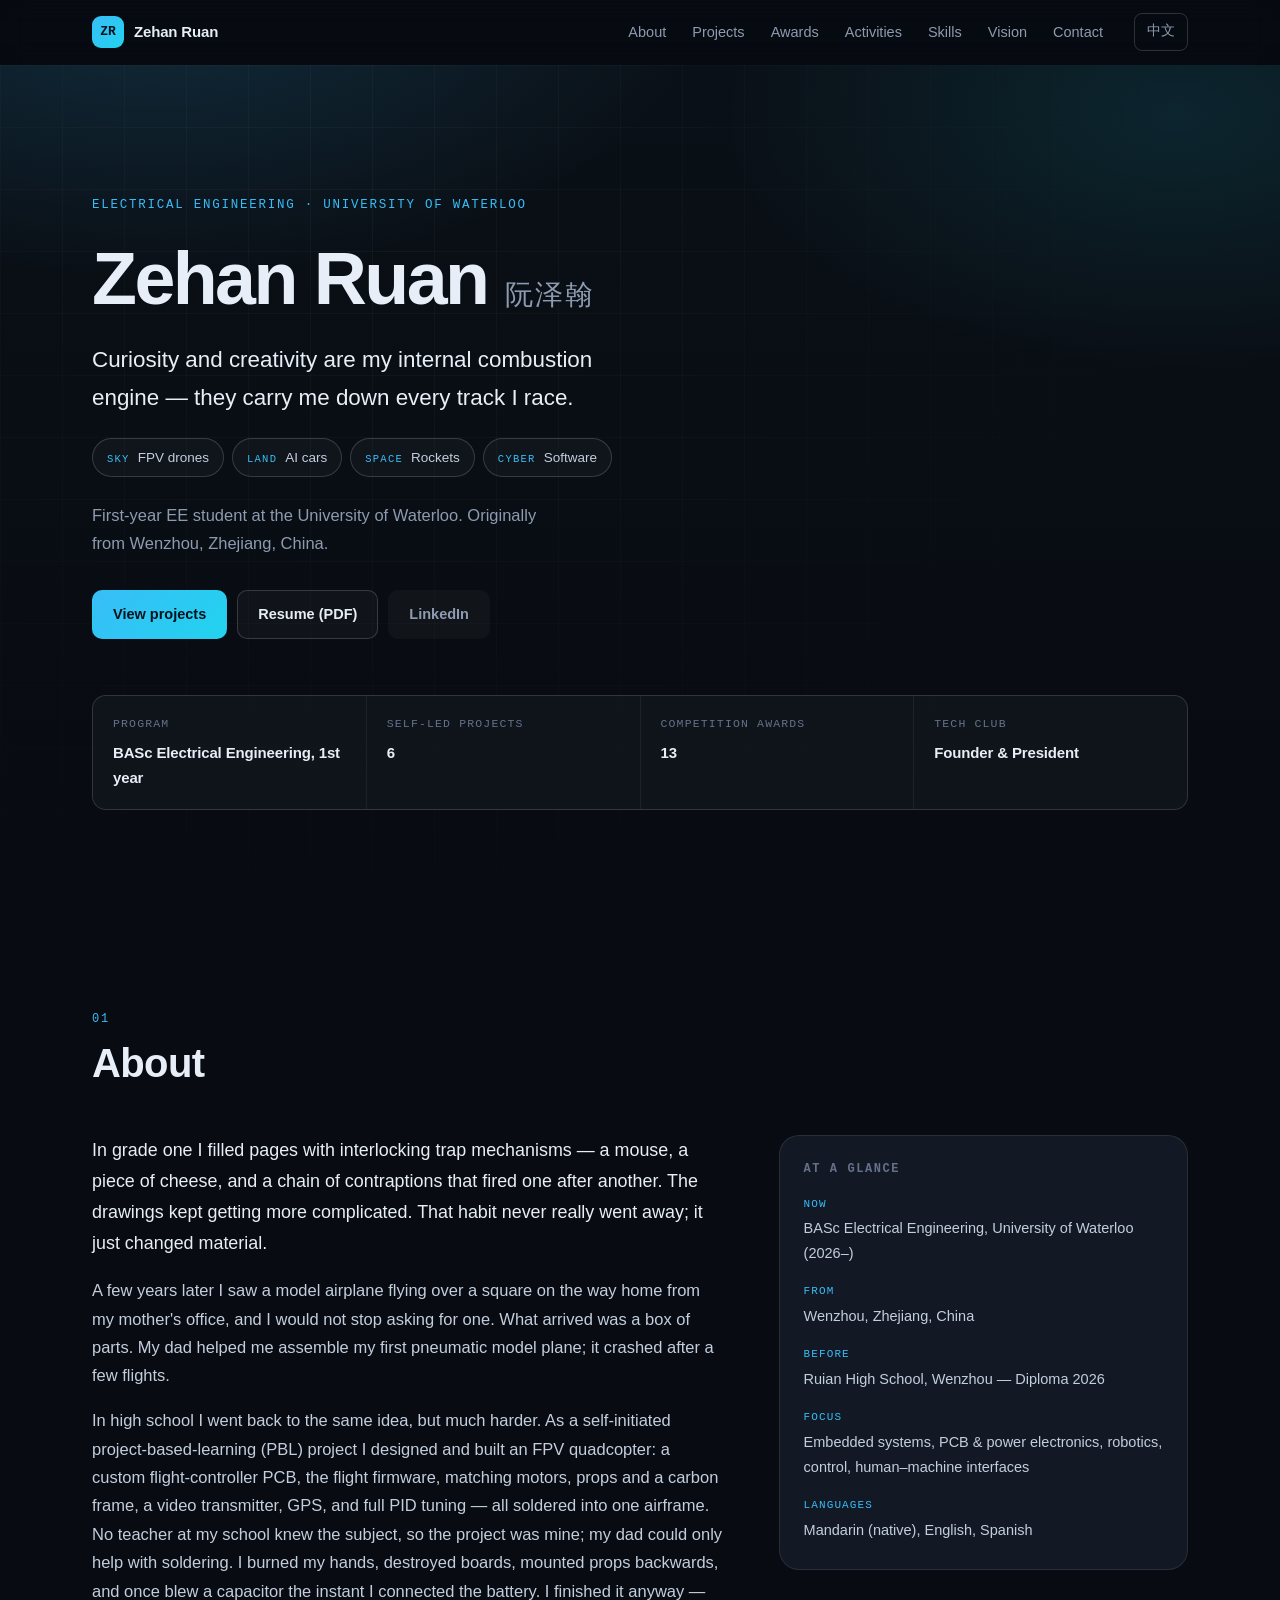
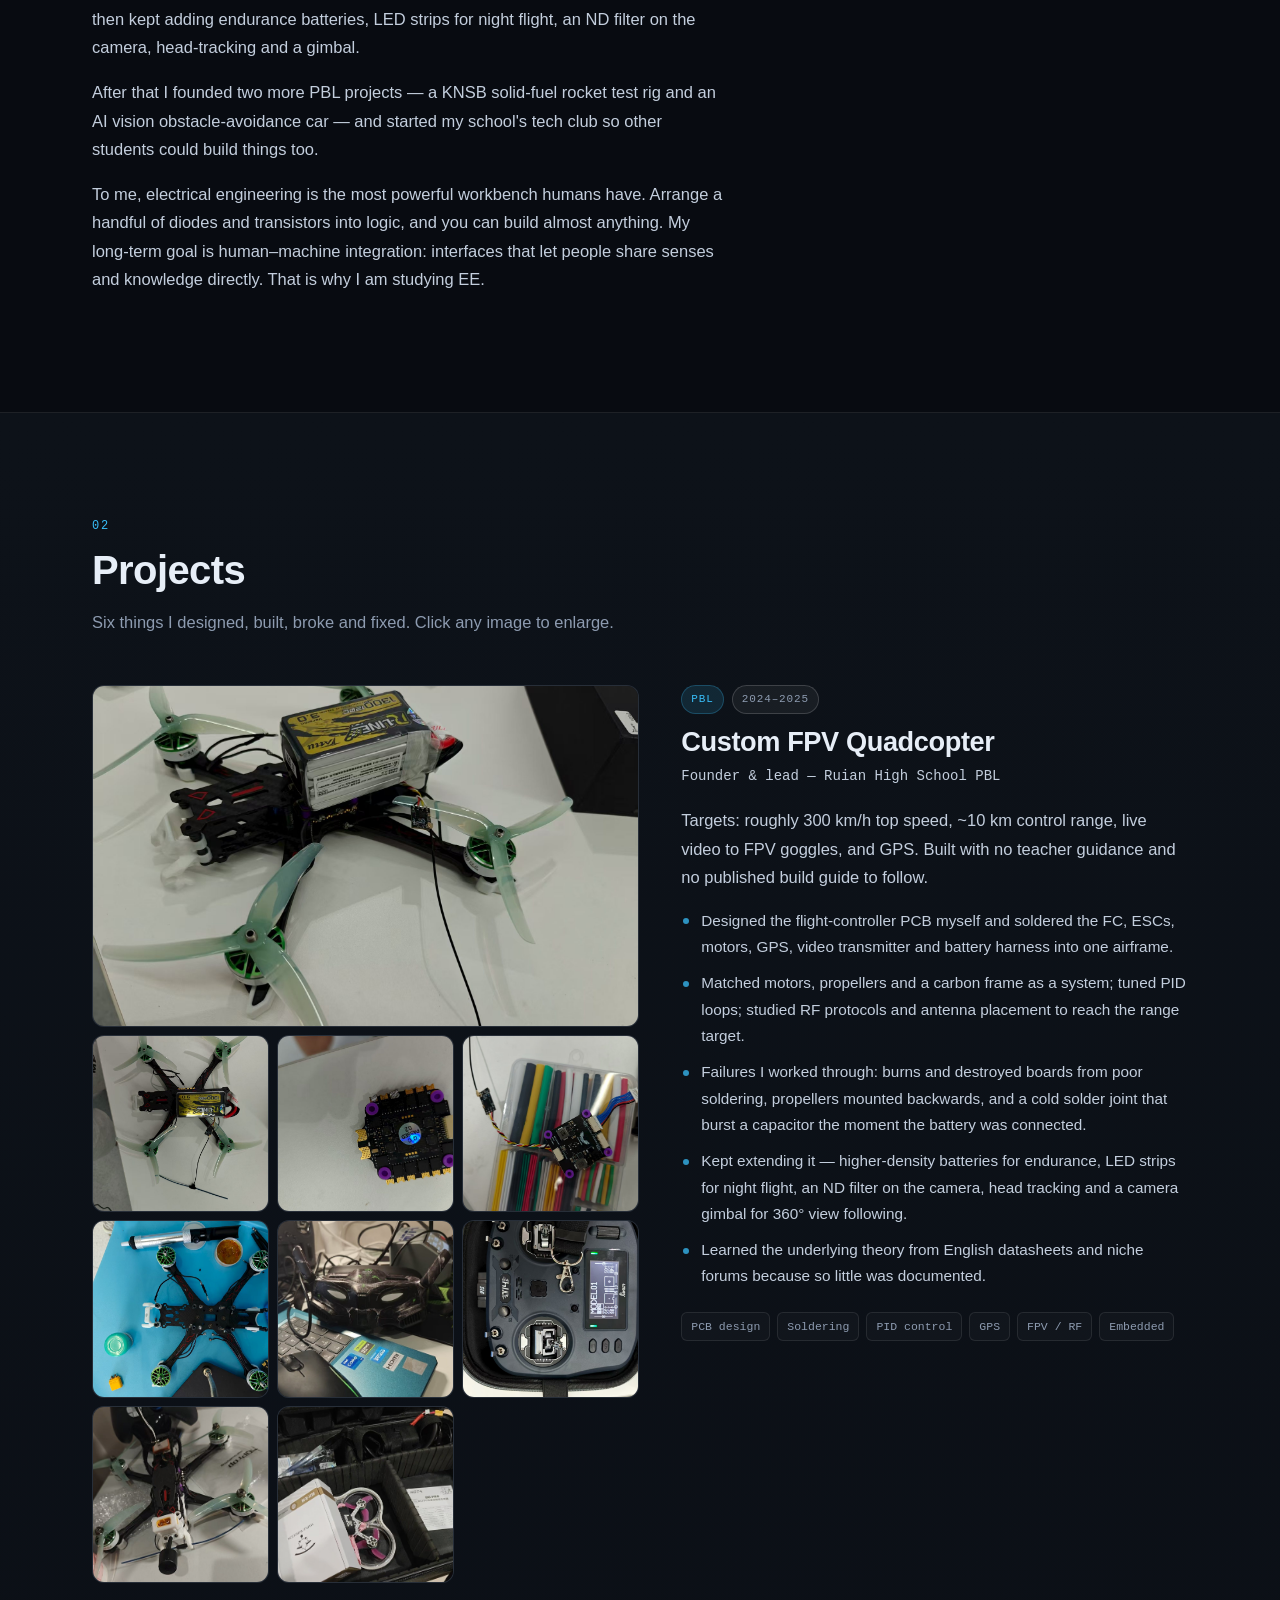
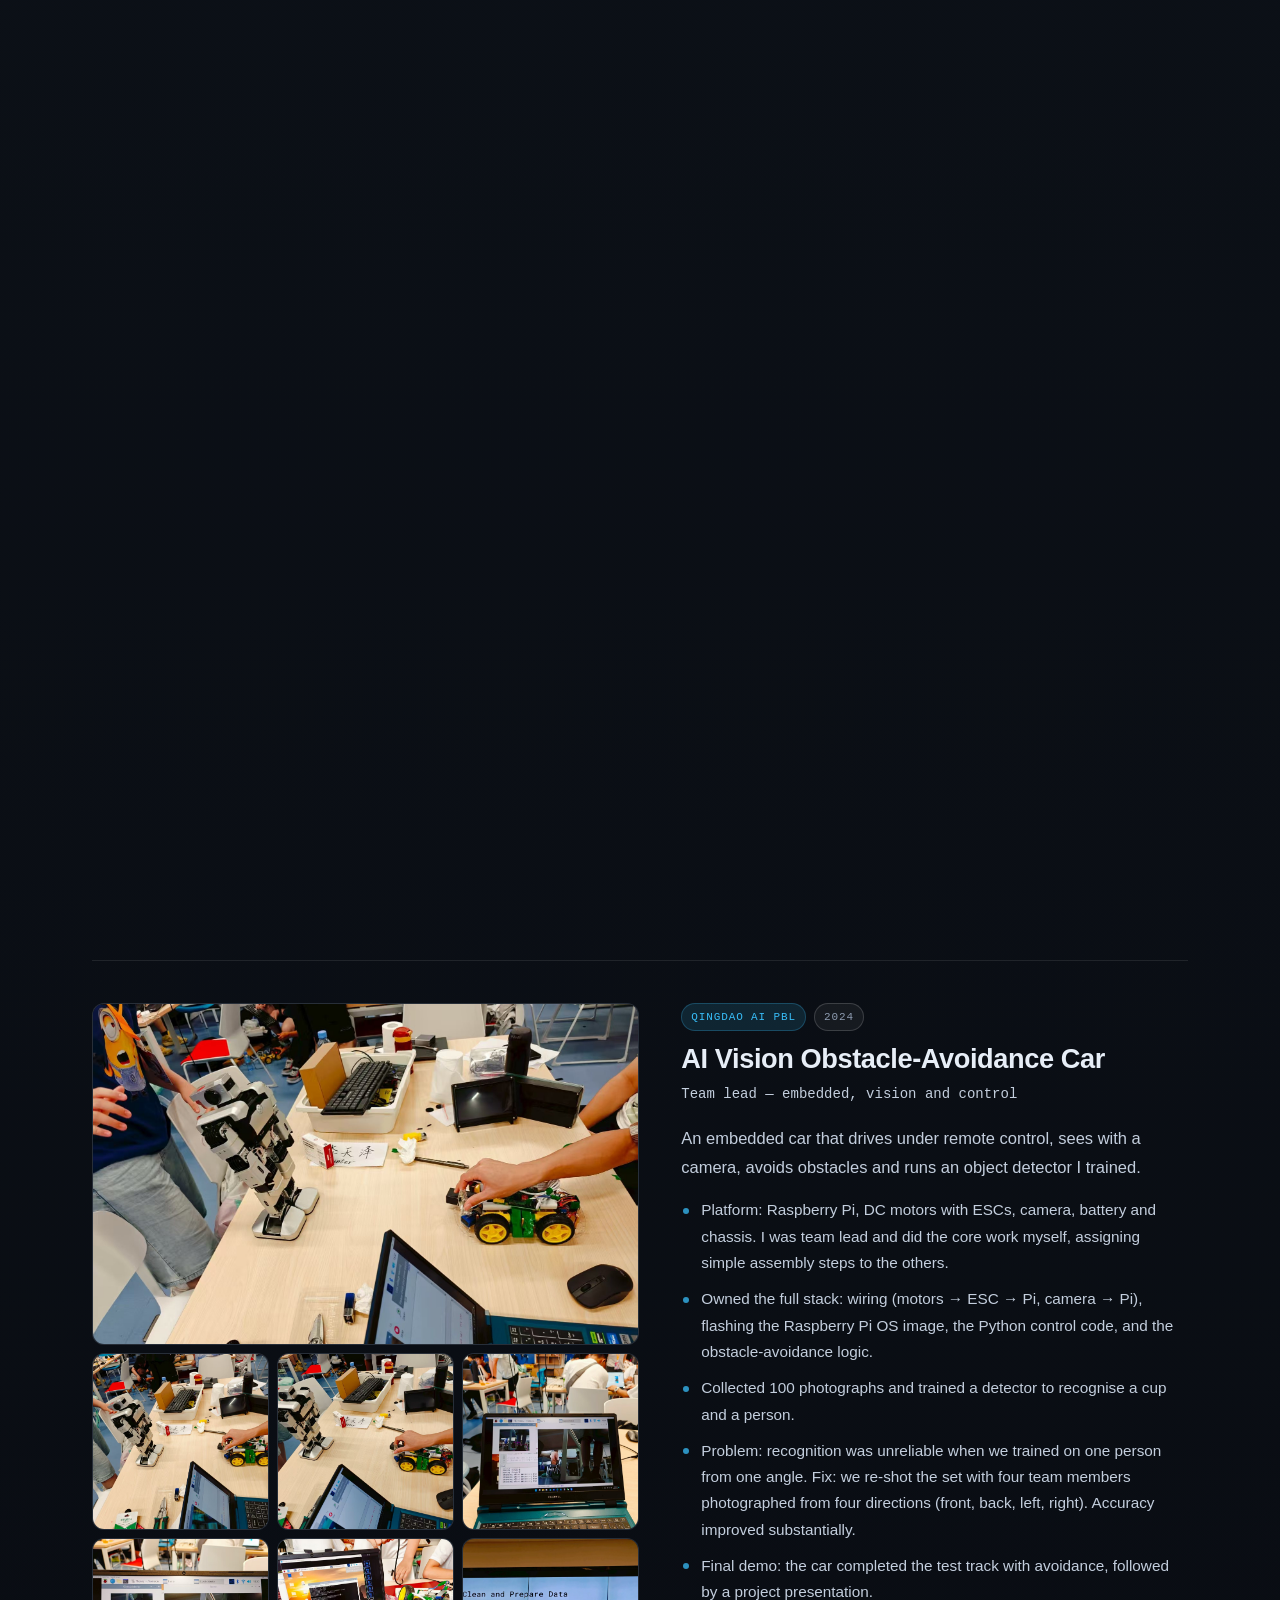
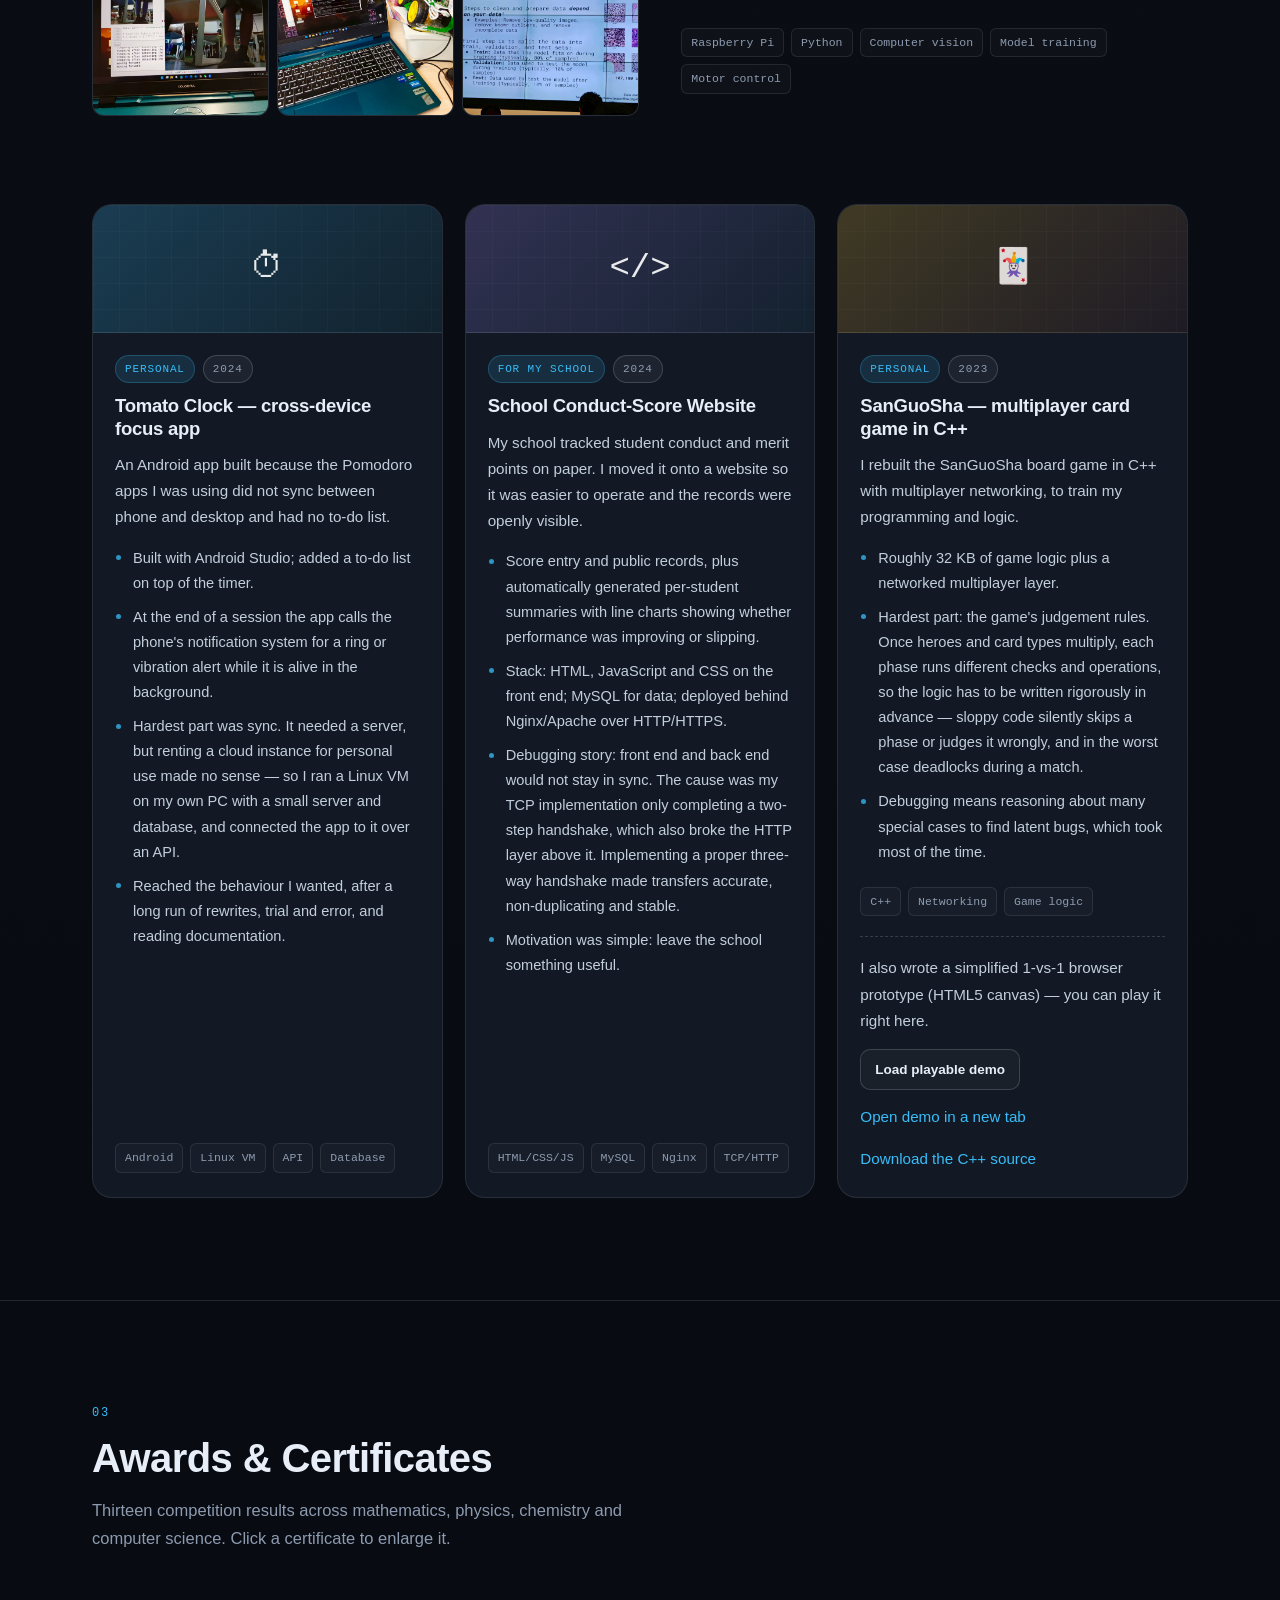
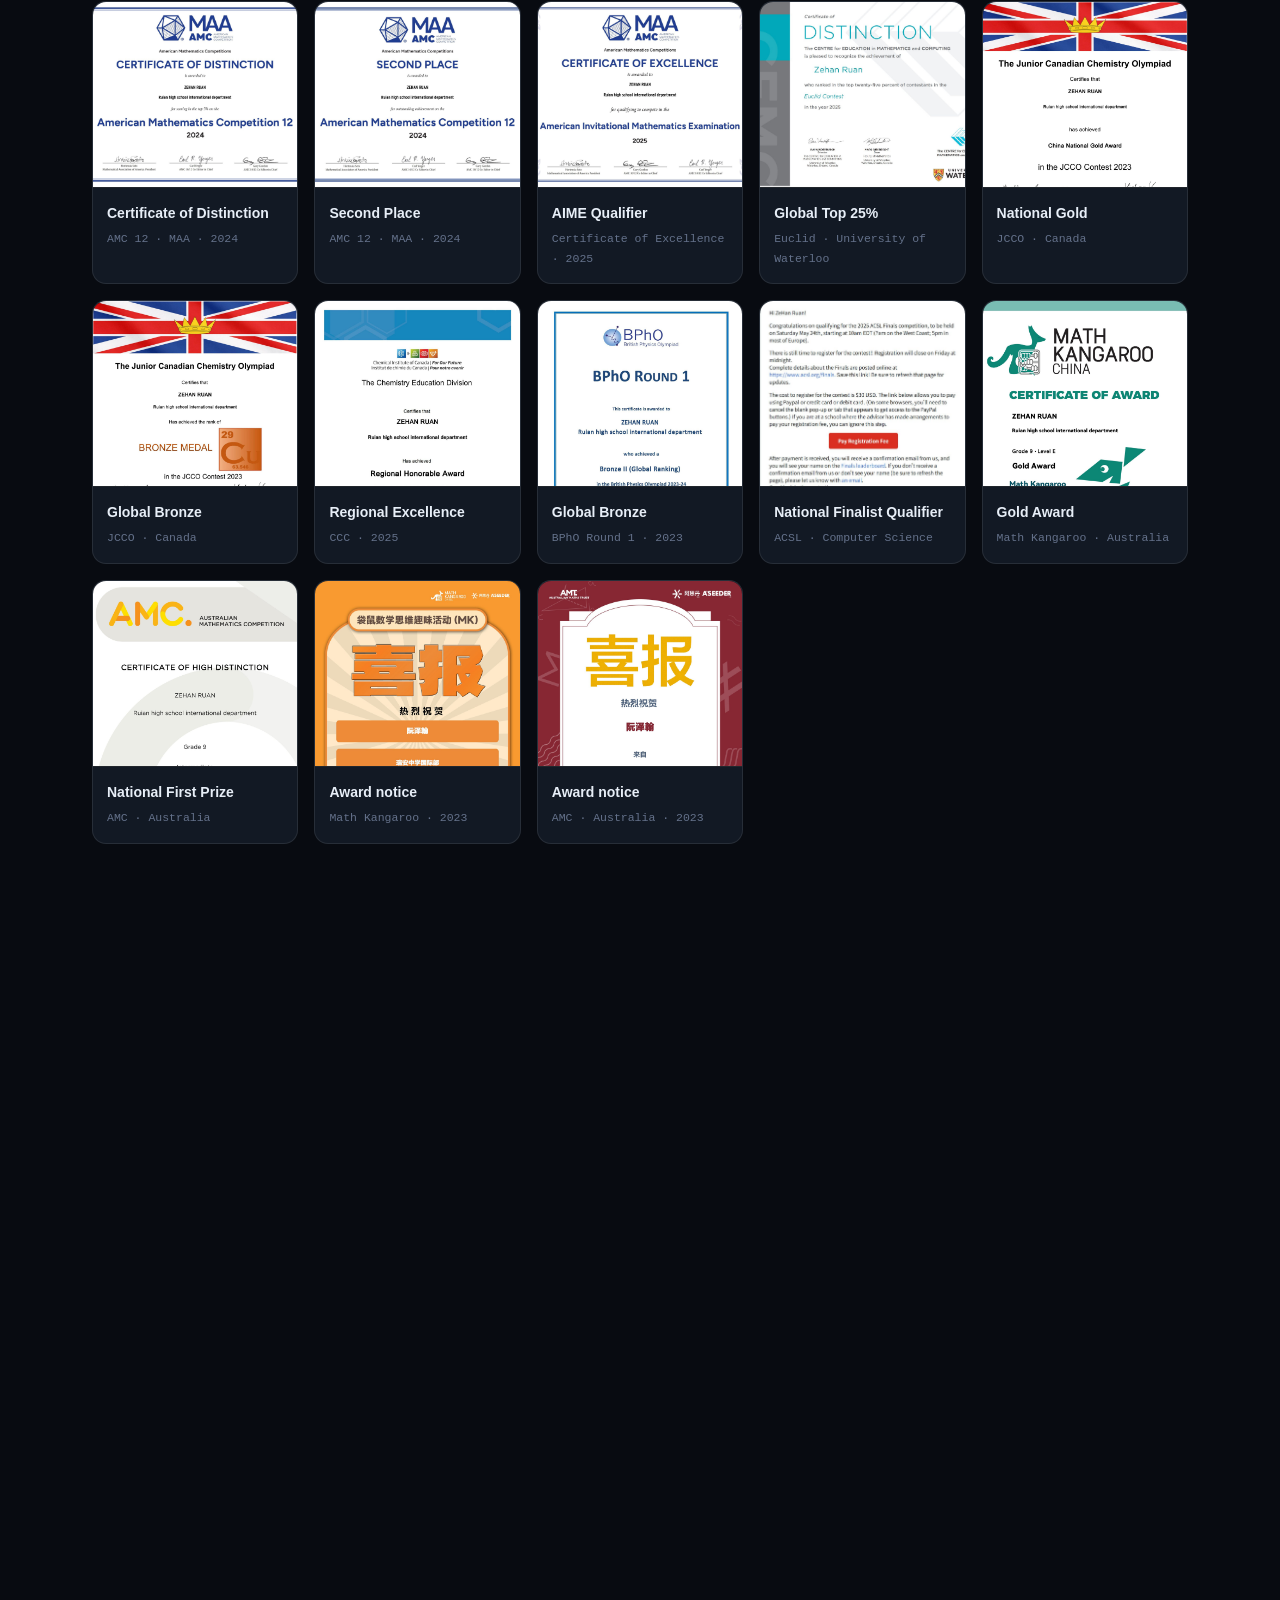
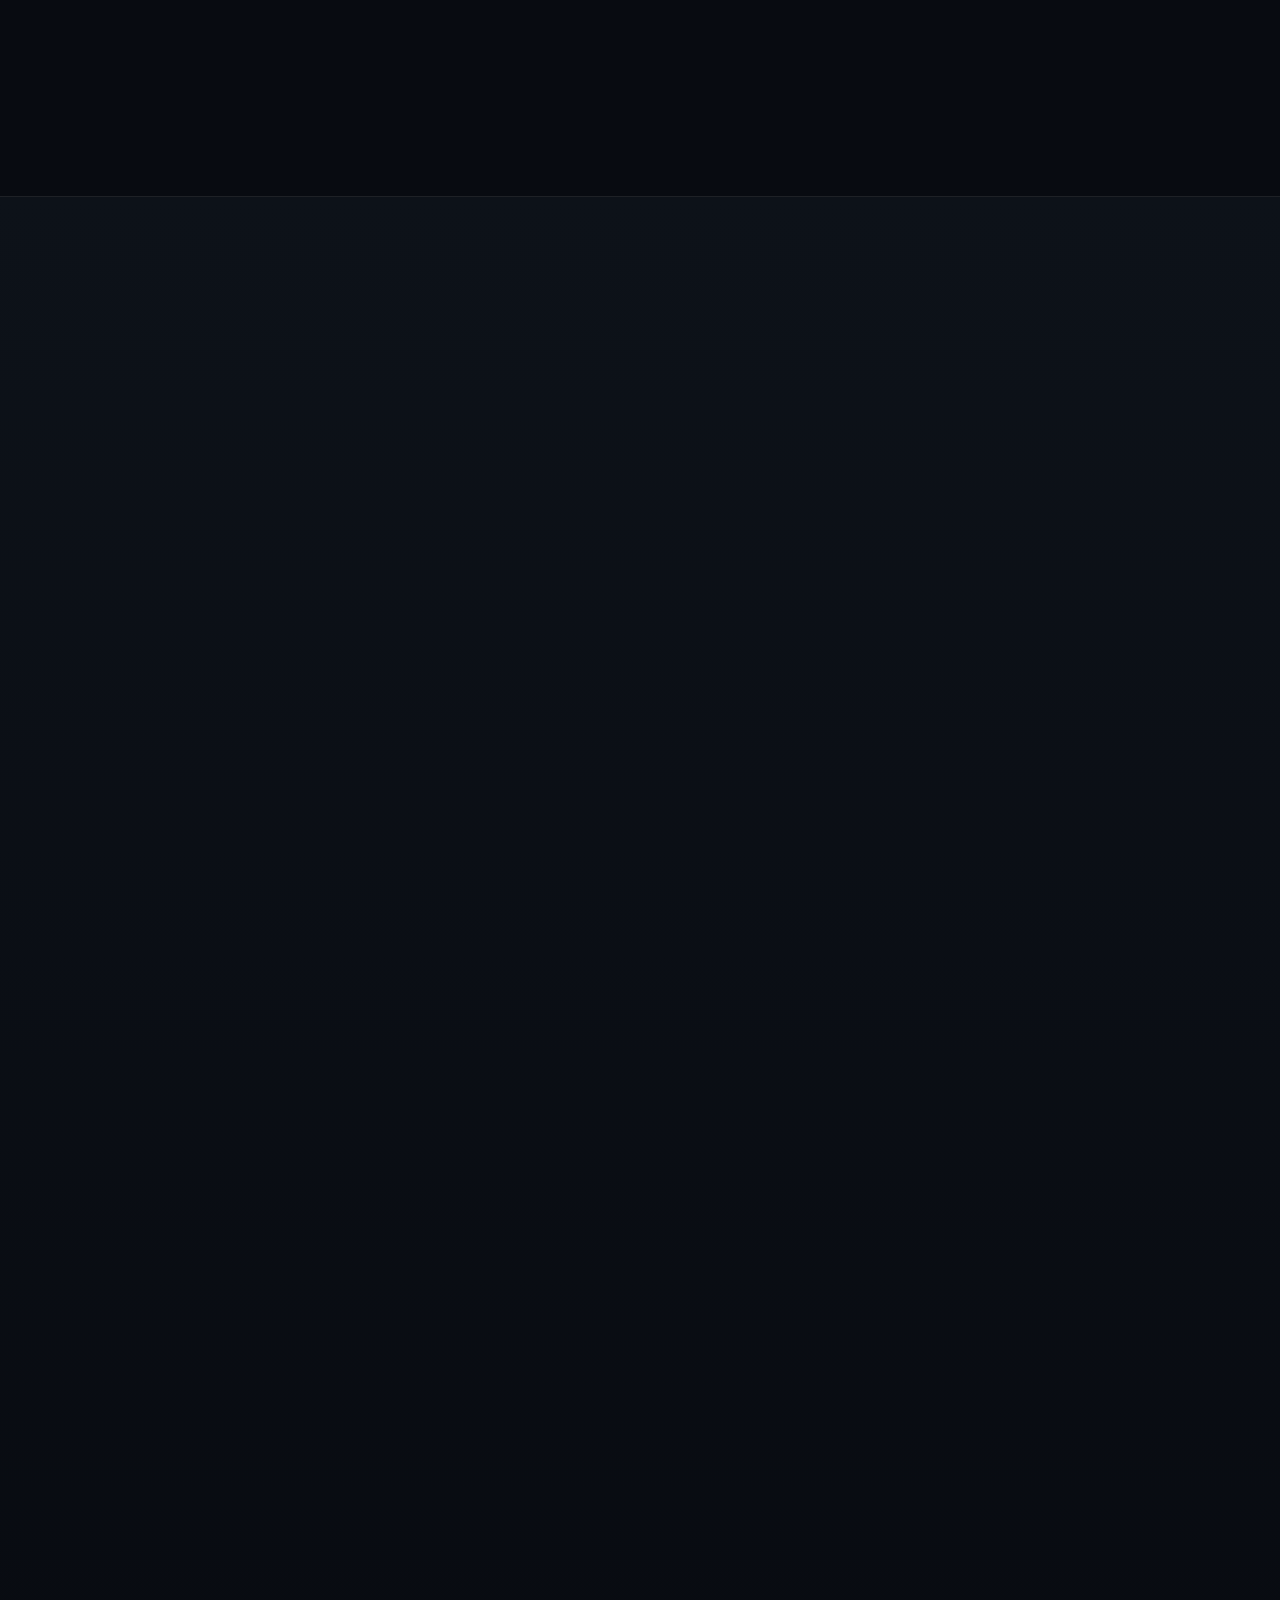
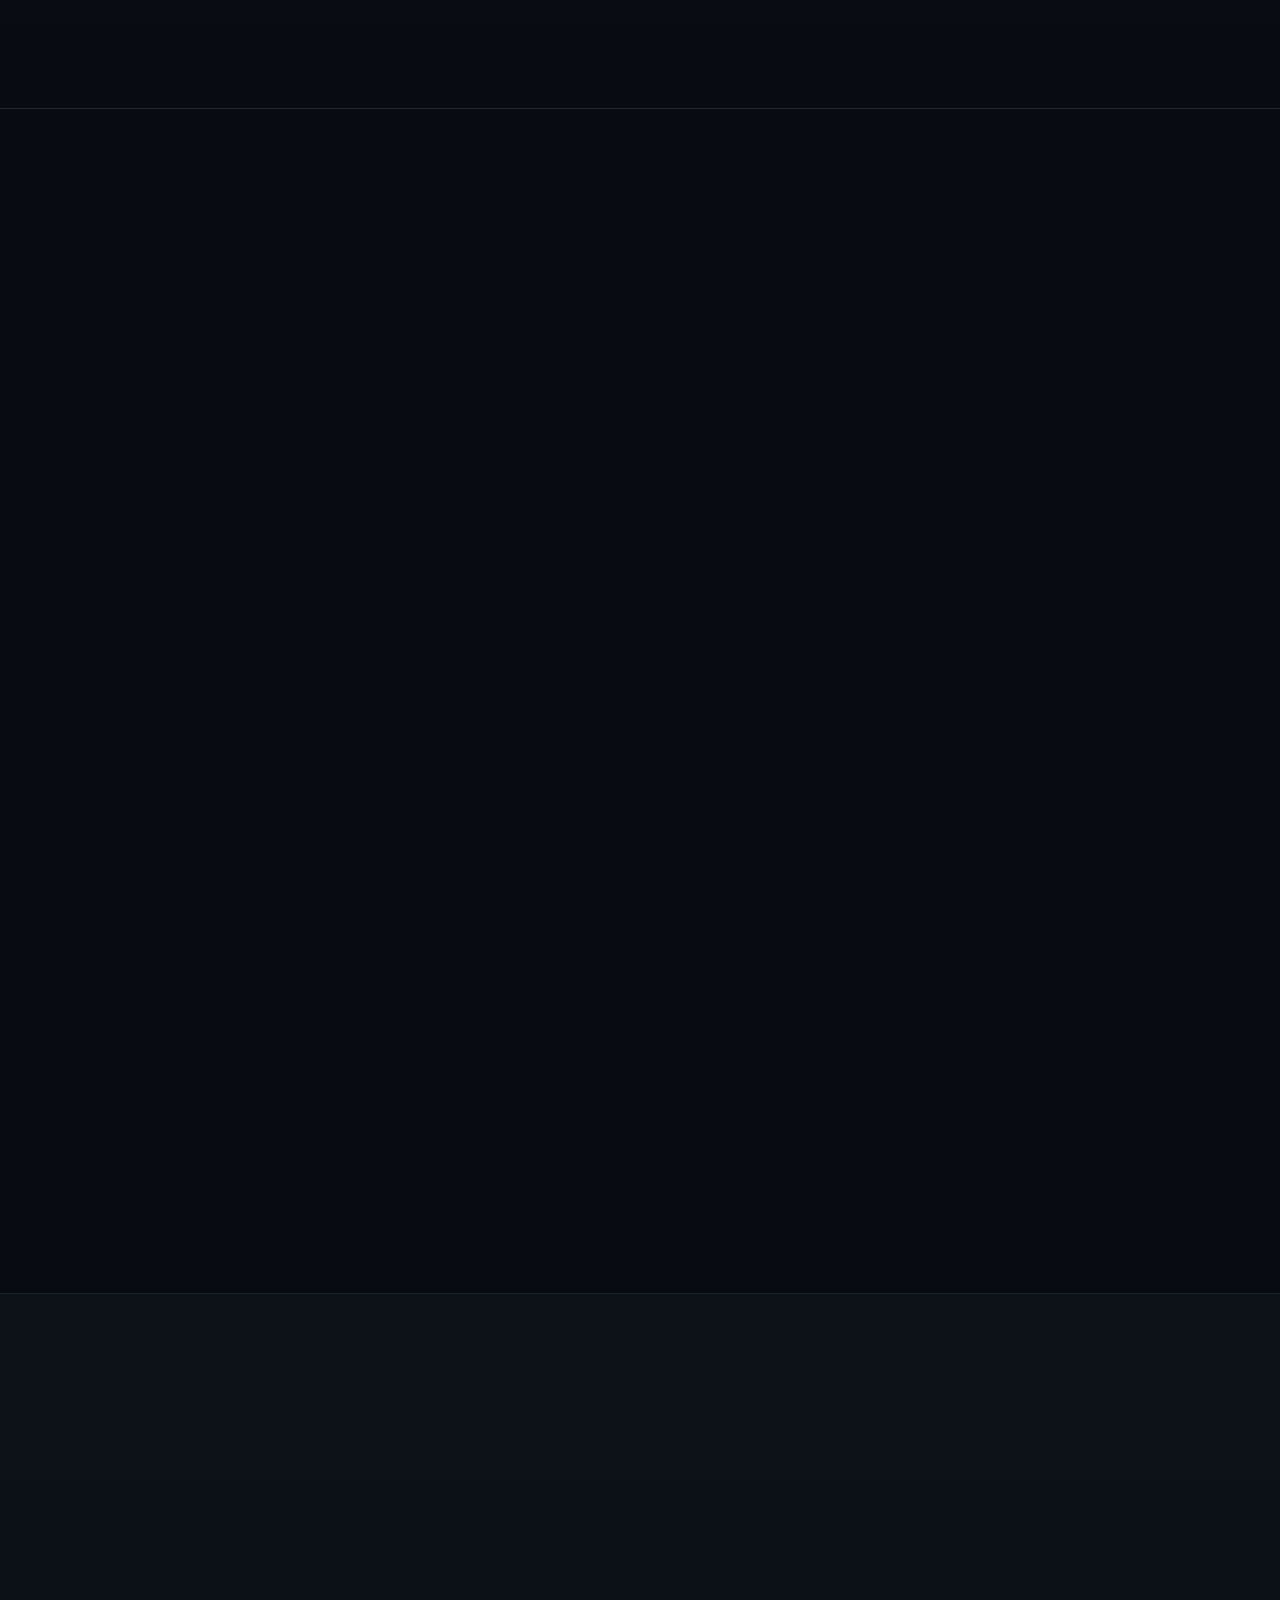
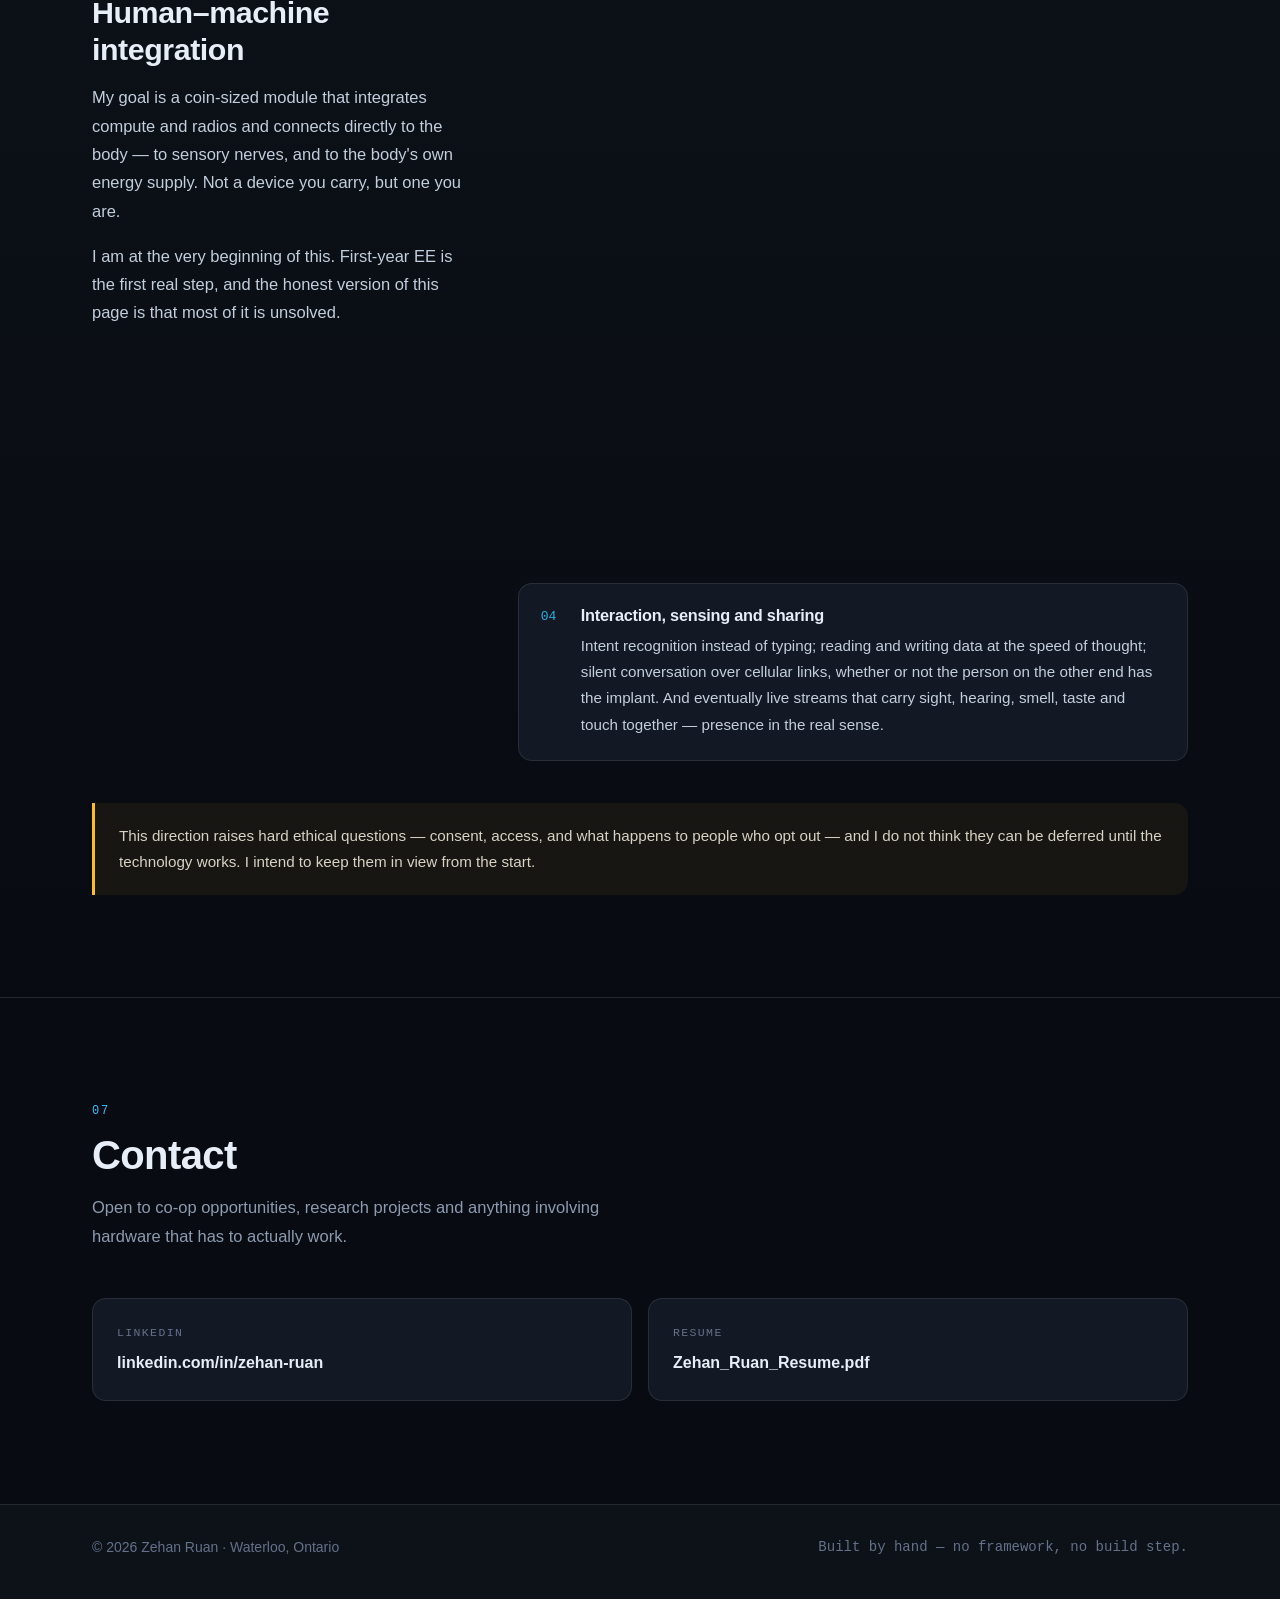
==== commit 2f545fe1: "Hero: rewrite tagline around curiosity and creativity Replace the 'things that fly, drive, burn and " ====
--- a/index.html
+++ b/index.html
@@ -61,9 +61,28 @@
     <h1 class="hero-name">Zehan Ruan<span class="hero-name-cn">阮泽翰</span></h1>
 
     <p class="hero-tagline">
-      <span class="lang-en">I build things that fly, drive, burn and compute — and I taught myself how.</span>
-      <span class="lang-zh">我做会飞、会跑、会烧、会算的东西 —— 而且都是自学的。</span>
+      <span class="lang-en">Curiosity and creativity are my internal combustion engine — they carry me down every track I race.</span>
+      <span class="lang-zh">好奇心和创造力是我的内燃机，带我驰骋在每一条赛道上。</span>
     </p>
+
+    <ul class="hero-tracks">
+      <li>
+        <span class="track-domain lang-en">Sky</span><span class="track-domain lang-zh">天空</span>
+        <span class="track-what lang-en">FPV drones</span><span class="track-what lang-zh">穿越机</span>
+      </li>
+      <li>
+        <span class="track-domain lang-en">Land</span><span class="track-domain lang-zh">陆地</span>
+        <span class="track-what lang-en">AI cars</span><span class="track-what lang-zh">智能车</span>
+      </li>
+      <li>
+        <span class="track-domain lang-en">Space</span><span class="track-domain lang-zh">太空</span>
+        <span class="track-what lang-en">Rockets</span><span class="track-what lang-zh">火箭</span>
+      </li>
+      <li>
+        <span class="track-domain lang-en">Cyber</span><span class="track-domain lang-zh">赛博世界</span>
+        <span class="track-what lang-en">Software</span><span class="track-what lang-zh">软件</span>
+      </li>
+    </ul>
 
     <p class="hero-sub">
       <span class="lang-en">First-year EE student at the University of Waterloo. Originally from Wenzhou, Zhejiang, China.</span>
--- a/assets/css/style.css
+++ b/assets/css/style.css
@@ -259,9 +259,42 @@
 .hero-tagline {
   font-size: clamp(1.1rem, 2.4vw, 1.4rem);
   color: var(--text);
-  max-width: 40ch;
-  margin: 0 0 14px;
-}
+  max-width: 46ch;
+  margin: 0 0 20px;
+}
+
+/* the four "tracks" the tagline metaphor refers to */
+.hero-tracks {
+  list-style: none;
+  display: flex;
+  flex-wrap: wrap;
+  gap: 8px;
+  margin: 0 0 24px;
+  padding: 0;
+}
+.hero-tracks li {
+  display: flex;
+  align-items: baseline;
+  gap: 8px;
+  padding: 7px 14px;
+  border: 1px solid var(--line-2);
+  border-radius: 999px;
+  background: rgba(255, 255, 255, .03);
+  transition: border-color .25s, background .25s;
+}
+.hero-tracks li:hover {
+  border-color: rgba(56, 189, 248, .55);
+  background: rgba(56, 189, 248, .07);
+}
+.track-domain {
+  font-family: var(--font-mono);
+  font-size: 10.5px;
+  letter-spacing: .12em;
+  text-transform: uppercase;
+  color: var(--accent);
+}
+.track-what { font-size: 13.5px; color: #c3cedd; }
+
 .hero-sub {
   color: var(--muted);
   max-width: 52ch;
